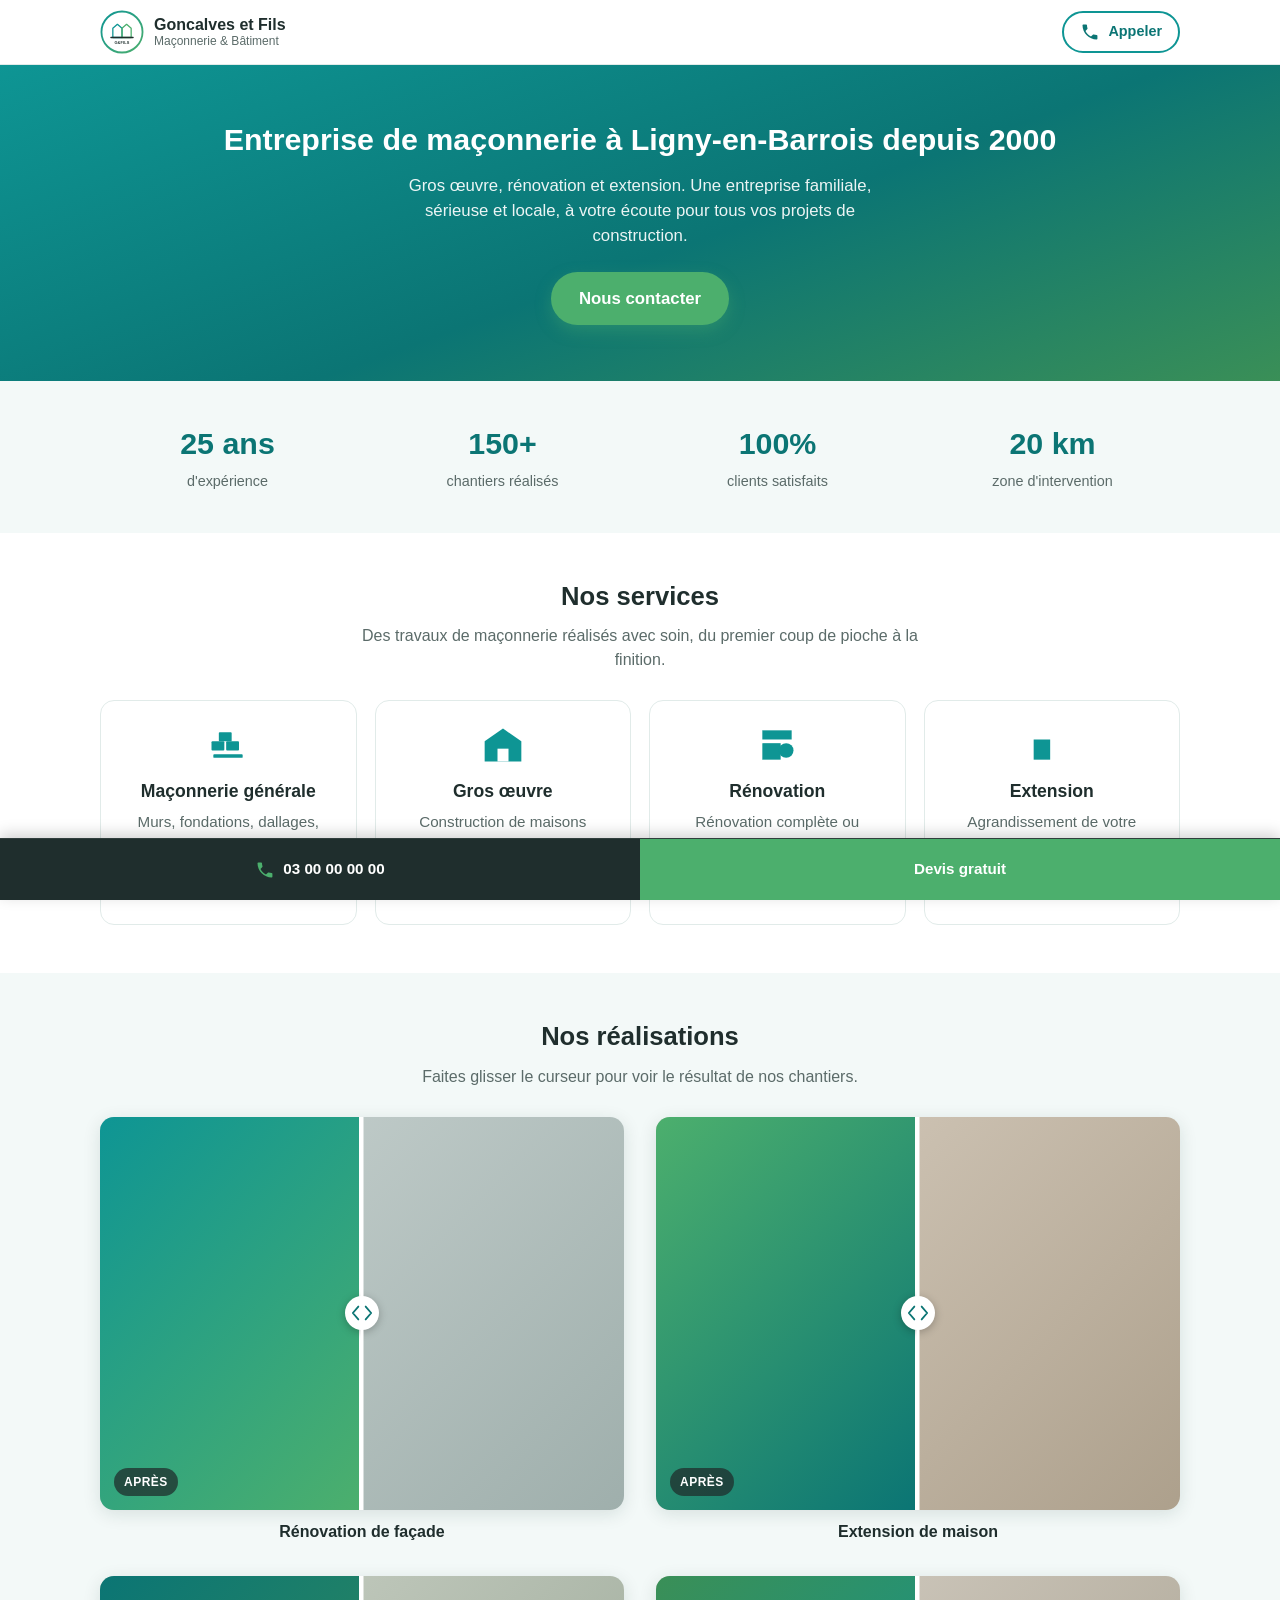
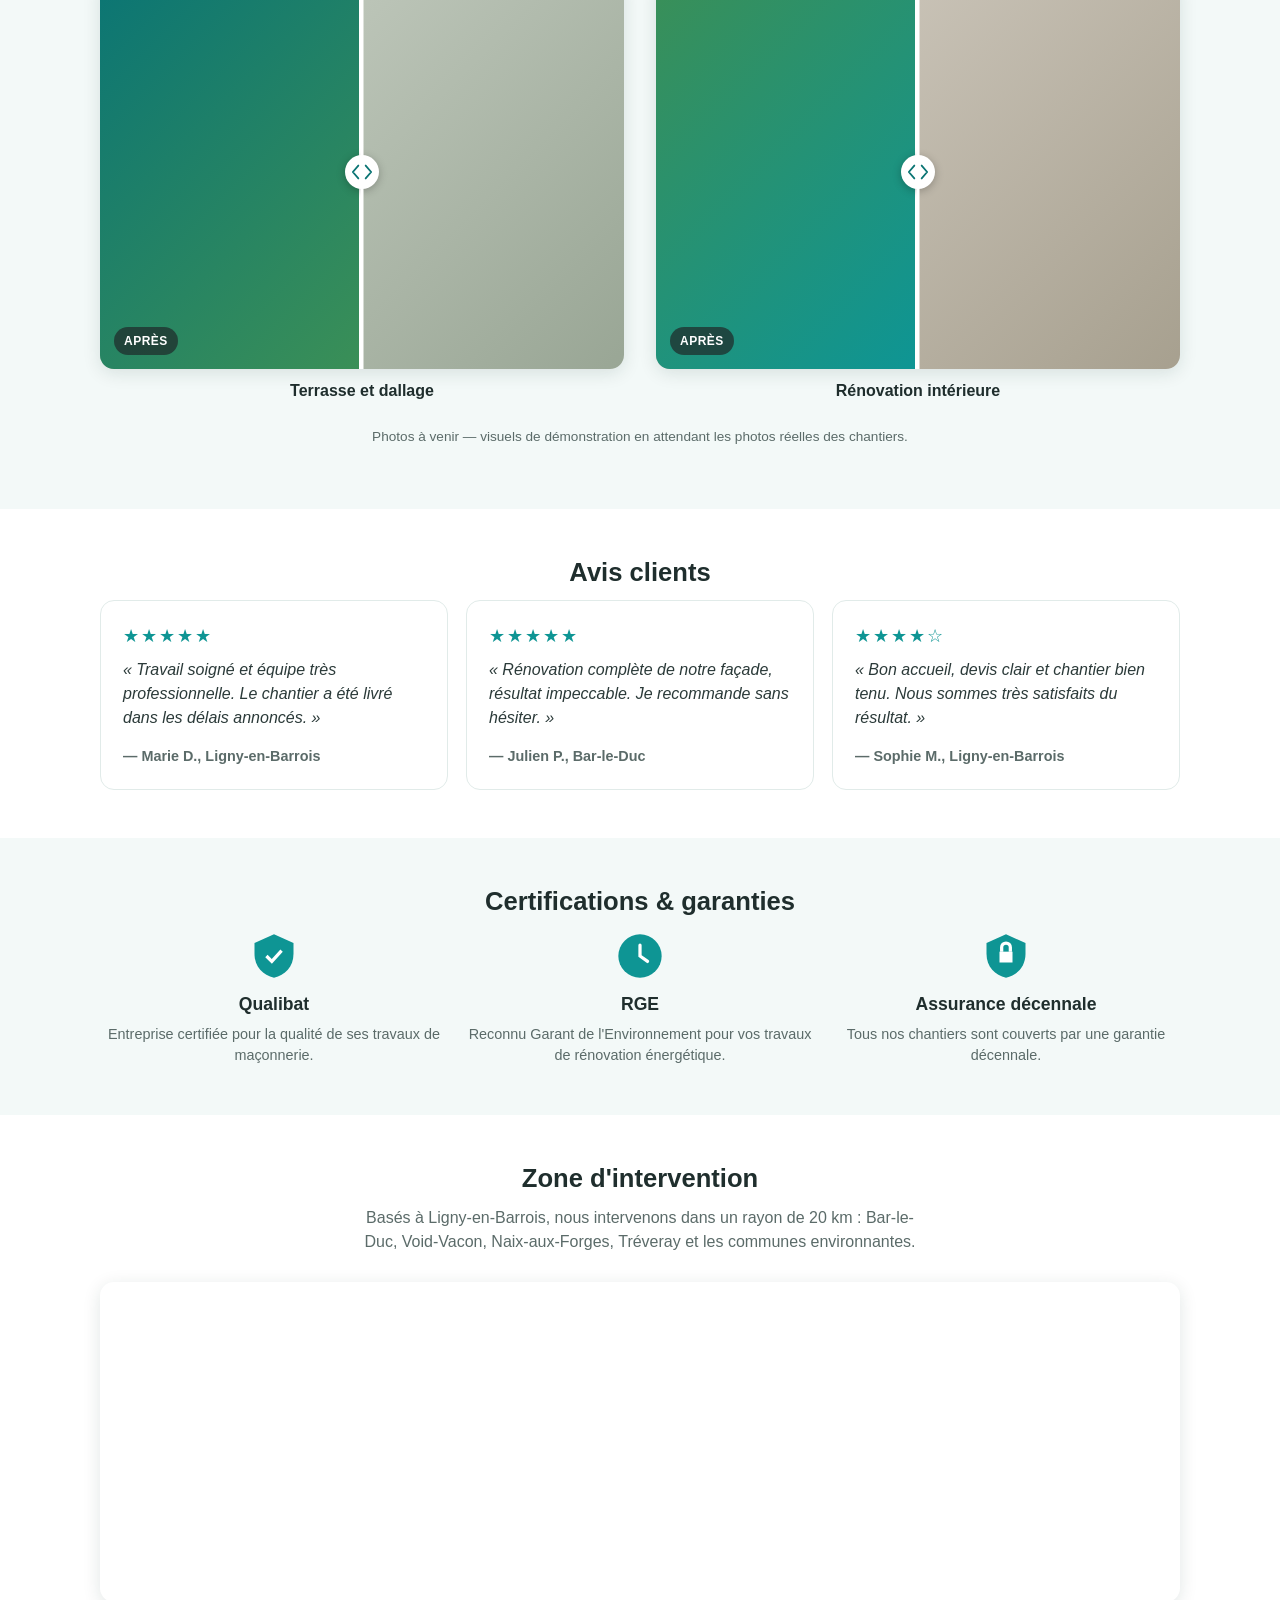
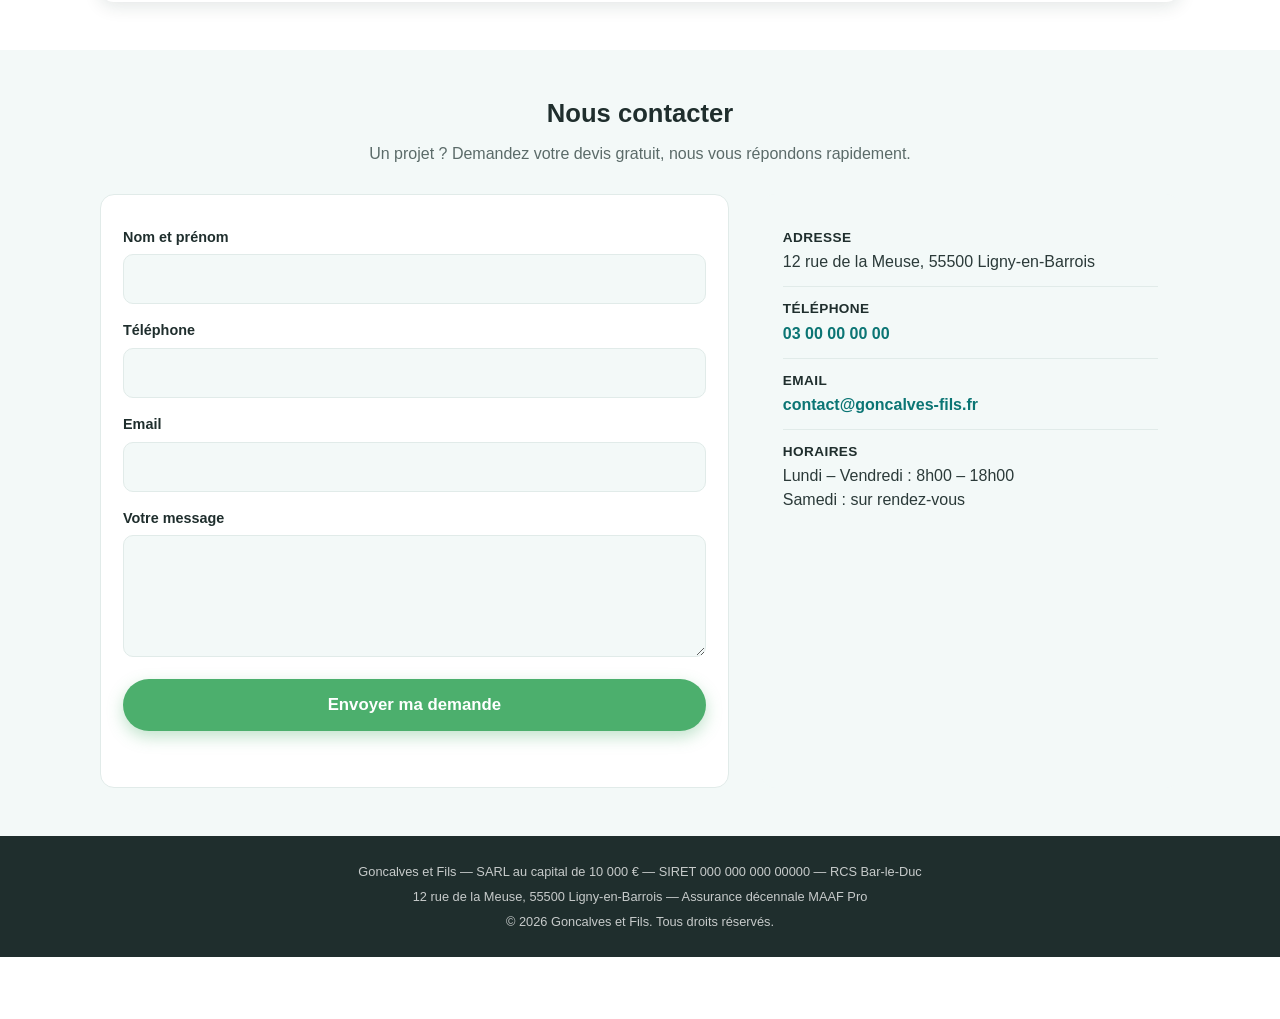
==== index.html @ 0abccb57 "Ajoute le site vitrine one-page Goncalves et Fils Site mobile-first en HTML/CSS/JS vanilla : hero, c" ====
<!DOCTYPE html>
<html lang="fr">
<head>
<meta charset="UTF-8">
<meta name="viewport" content="width=device-width, initial-scale=1, viewport-fit=cover">
<title>Maçon Ligny-en-Barrois — Goncalves et Fils</title>
<meta name="description" content="Goncalves et Fils, entreprise de maçonnerie et bâtiment à Ligny-en-Barrois (55500, Meuse) depuis 2000. Gros œuvre, rénovation, extension. Devis gratuit, intervention dans un rayon de 20km.">
<meta name="theme-color" content="#0E9594">
<link rel="icon" type="image/svg+xml" href="assets/favicon.svg">
<link rel="stylesheet" href="css/style.css">
</head>
<body>

<a class="skip-link" href="#contact">Aller au contact</a>

<!-- HEADER -->
<header class="site-header">
  <div class="container header-inner">
    <div class="brand">
      <img src="assets/logo.svg" alt="Logo Goncalves et Fils" class="logo" width="48" height="48">
      <div class="brand-text">
        <span class="brand-name">Goncalves et Fils</span>
        <span class="brand-tagline">Maçonnerie &amp; Bâtiment</span>
      </div>
    </div>
    <a href="tel:+33300000000" class="btn btn-ghost header-call" aria-label="Appeler Goncalves et Fils">
      <svg viewBox="0 0 24 24" class="icon" aria-hidden="true"><path d="M6.6 10.8c1.4 2.8 3.8 5.2 6.6 6.6l2.2-2.2c.3-.3.7-.4 1-.2 1.1.4 2.3.6 3.5.6.6 0 1 .4 1 1V20c0 .6-.4 1-1 1C10.9 21 3 13.1 3 3.9c0-.6.4-1 1-1h3.4c.6 0 1 .4 1 1 0 1.2.2 2.4.6 3.5.1.4 0 .8-.2 1L6.6 10.8Z"/></svg>
      <span>Appeler</span>
    </a>
  </div>
</header>

<main>

  <!-- HERO -->
  <section class="hero">
    <div class="container">
      <h1>Entreprise de maçonnerie à Ligny-en-Barrois depuis 2000</h1>
      <p class="hero-sub">Gros œuvre, rénovation et extension. Une entreprise familiale, sérieuse et locale, à votre écoute pour tous vos projets de construction.</p>
      <a href="#contact" class="btn btn-primary btn-lg">Nous contacter</a>
    </div>
  </section>

  <!-- CHIFFRES CLES -->
  <section class="stats">
    <div class="container">
      <ul class="stats-grid">
        <li class="stat-item">
          <span class="stat-number">25 ans</span>
          <span class="stat-label">d'expérience</span>
        </li>
        <li class="stat-item">
          <span class="stat-number">150+</span>
          <span class="stat-label">chantiers réalisés</span>
        </li>
        <li class="stat-item">
          <span class="stat-number">100%</span>
          <span class="stat-label">clients satisfaits</span>
        </li>
        <li class="stat-item">
          <span class="stat-number">20 km</span>
          <span class="stat-label">zone d'intervention</span>
        </li>
      </ul>
    </div>
  </section>

  <!-- SERVICES -->
  <section class="services" id="services">
    <div class="container">
      <h2>Nos services</h2>
      <p class="section-sub">Des travaux de maçonnerie réalisés avec soin, du premier coup de pioche à la finition.</p>
      <div class="services-grid">

        <div class="service-card">
          <svg class="service-icon" viewBox="0 0 48 48" aria-hidden="true"><rect x="6" y="20" width="14" height="10" rx="1"/><rect x="22" y="20" width="14" height="10" rx="1"/><rect x="14" y="10" width="14" height="10" rx="1"/><rect x="8" y="34" width="32" height="4" rx="1"/></svg>
          <h3>Maçonnerie générale</h3>
          <p>Murs, fondations, dallages, enduits : tous vos travaux de maçonnerie traditionnelle.</p>
        </div>

        <div class="service-card">
          <svg class="service-icon" viewBox="0 0 48 48" aria-hidden="true"><path d="M24 6 44 20v22H4V20Z"/><rect x="18" y="28" width="12" height="14" fill="#fff"/></svg>
          <h3>Gros œuvre</h3>
          <p>Construction de maisons neuves, fondations, élévation des murs, charpente et couverture.</p>
        </div>

        <div class="service-card">
          <svg class="service-icon" viewBox="0 0 48 48" aria-hidden="true"><path d="M8 8h32v10H8z"/><path d="M8 22h20v18H8z"/><circle cx="34" cy="30" r="8"/></svg>
          <h3>Rénovation</h3>
          <p>Rénovation complète ou partielle de votre habitation, ancien comme récent.</p>
        </div>

        <div class="service-card">
          <svg class="service-icon" viewBox="0 0 48 48" aria-hidden="true"><rect x="4" y="18" width="18" height="22"/><rect x="24" y="8" width="20" height="32" fill="#fff" stroke-width="3"/></svg>
          <h3>Extension</h3>
          <p>Agrandissement de votre maison : véranda, surélévation, garage ou pièce supplémentaire.</p>
        </div>

      </div>
    </div>
  </section>

  <!-- REALISATIONS AVANT/APRES -->
  <section class="projects" id="realisations">
    <div class="container">
      <h2>Nos réalisations</h2>
      <p class="section-sub">Faites glisser le curseur pour voir le résultat de nos chantiers.</p>

      <div class="projects-grid">

        <figure class="ba-slider" data-ba>
          <div class="ba-frame">
            <div class="ba-img ba-before">
              <span class="ba-tag">Avant</span>
            </div>
            <div class="ba-img ba-after">
              <span class="ba-tag ba-tag-after">Après</span>
            </div>
            <input type="range" min="0" max="100" value="50" class="ba-range" aria-label="Faites glisser pour comparer avant et après - Rénovation de façade">
            <div class="ba-handle" aria-hidden="true">
              <svg viewBox="0 0 24 24" class="ba-handle-icon"><path d="M8 5l-6 7 6 7M16 5l6 7-6 7"/></svg>
            </div>
          </div>
          <figcaption>Rénovation de façade</figcaption>
        </figure>

        <figure class="ba-slider" data-ba>
          <div class="ba-frame">
            <div class="ba-img ba-before ba-theme-2">
              <span class="ba-tag">Avant</span>
            </div>
            <div class="ba-img ba-after ba-theme-2">
              <span class="ba-tag ba-tag-after">Après</span>
            </div>
            <input type="range" min="0" max="100" value="50" class="ba-range" aria-label="Faites glisser pour comparer avant et après - Extension de maison">
            <div class="ba-handle" aria-hidden="true">
              <svg viewBox="0 0 24 24" class="ba-handle-icon"><path d="M8 5l-6 7 6 7M16 5l6 7-6 7"/></svg>
            </div>
          </div>
          <figcaption>Extension de maison</figcaption>
        </figure>

        <figure class="ba-slider" data-ba>
          <div class="ba-frame">
            <div class="ba-img ba-before ba-theme-3">
              <span class="ba-tag">Avant</span>
            </div>
            <div class="ba-img ba-after ba-theme-3">
              <span class="ba-tag ba-tag-after">Après</span>
            </div>
            <input type="range" min="0" max="100" value="50" class="ba-range" aria-label="Faites glisser pour comparer avant et après - Terrasse et dallage">
            <div class="ba-handle" aria-hidden="true">
              <svg viewBox="0 0 24 24" class="ba-handle-icon"><path d="M8 5l-6 7 6 7M16 5l6 7-6 7"/></svg>
            </div>
          </div>
          <figcaption>Terrasse et dallage</figcaption>
        </figure>

        <figure class="ba-slider" data-ba>
          <div class="ba-frame">
            <div class="ba-img ba-before ba-theme-4">
              <span class="ba-tag">Avant</span>
            </div>
            <div class="ba-img ba-after ba-theme-4">
              <span class="ba-tag ba-tag-after">Après</span>
            </div>
            <input type="range" min="0" max="100" value="50" class="ba-range" aria-label="Faites glisser pour comparer avant et après - Rénovation intérieure">
            <div class="ba-handle" aria-hidden="true">
              <svg viewBox="0 0 24 24" class="ba-handle-icon"><path d="M8 5l-6 7 6 7M16 5l6 7-6 7"/></svg>
            </div>
          </div>
          <figcaption>Rénovation intérieure</figcaption>
        </figure>

      </div>
      <p class="ba-note">Photos à venir — visuels de démonstration en attendant les photos réelles des chantiers.</p>
    </div>
  </section>

  <!-- AVIS CLIENTS -->
  <section class="reviews" id="avis">
    <div class="container">
      <h2>Avis clients</h2>
      <div class="reviews-grid">

        <blockquote class="review-card">
          <div class="stars" aria-label="5 étoiles sur 5">★★★★★</div>
          <p>« Travail soigné et équipe très professionnelle. Le chantier a été livré dans les délais annoncés. »</p>
          <cite>— Marie D., Ligny-en-Barrois</cite>
        </blockquote>

        <blockquote class="review-card">
          <div class="stars" aria-label="5 étoiles sur 5">★★★★★</div>
          <p>« Rénovation complète de notre façade, résultat impeccable. Je recommande sans hésiter. »</p>
          <cite>— Julien P., Bar-le-Duc</cite>
        </blockquote>

        <blockquote class="review-card">
          <div class="stars" aria-label="4 étoiles sur 5">★★★★☆</div>
          <p>« Bon accueil, devis clair et chantier bien tenu. Nous sommes très satisfaits du résultat. »</p>
          <cite>— Sophie M., Ligny-en-Barrois</cite>
        </blockquote>

      </div>
    </div>
  </section>

  <!-- CERTIFICATIONS -->
  <section class="certifications">
    <div class="container">
      <h2>Certifications &amp; garanties</h2>
      <div class="cert-grid">
        <div class="cert-item">
          <svg class="cert-icon" viewBox="0 0 48 48" aria-hidden="true"><path d="M24 4 42 12v10c0 12-8 20-18 22C14 42 6 34 6 22V12Z"/><path d="M17 24l5 5 9-10" fill="none" stroke="#fff" stroke-width="3"/></svg>
          <h3>Qualibat</h3>
          <p>Entreprise certifiée pour la qualité de ses travaux de maçonnerie.</p>
        </div>
        <div class="cert-item">
          <svg class="cert-icon" viewBox="0 0 48 48" aria-hidden="true"><circle cx="24" cy="24" r="20"/><path d="M24 14v10l7 5" fill="none" stroke="#fff" stroke-width="3" stroke-linecap="round"/></svg>
          <h3>RGE</h3>
          <p>Reconnu Garant de l'Environnement pour vos travaux de rénovation énergétique.</p>
        </div>
        <div class="cert-item">
          <svg class="cert-icon" viewBox="0 0 48 48" aria-hidden="true"><path d="M24 4 42 12v10c0 12-8 20-18 22C14 42 6 34 6 22V12Z"/><rect x="18" y="20" width="12" height="10" fill="#fff"/><path d="M20 20v-4a4 4 0 0 1 8 0v4" fill="none" stroke="#fff" stroke-width="3"/></svg>
          <h3>Assurance décennale</h3>
          <p>Tous nos chantiers sont couverts par une garantie décennale.</p>
        </div>
      </div>
    </div>
  </section>

  <!-- ZONE D'INTERVENTION -->
  <section class="zone">
    <div class="container">
      <h2>Zone d'intervention</h2>
      <p class="section-sub">Basés à Ligny-en-Barrois, nous intervenons dans un rayon de 20 km : Bar-le-Duc, Void-Vacon, Naix-aux-Forges, Tréveray et les communes environnantes.</p>
      <div class="map-wrap">
        <iframe
          title="Carte Goncalves et Fils - Ligny-en-Barrois"
          src="https://www.google.com/maps?q=Ligny-en-Barrois,55500&z=11&output=embed"
          loading="lazy"
          referrerpolicy="no-referrer-when-downgrade"
          allowfullscreen>
        </iframe>
      </div>
    </div>
  </section>

  <!-- CONTACT -->
  <section class="contact" id="contact">
    <div class="container">
      <h2>Nous contacter</h2>
      <p class="section-sub">Un projet ? Demandez votre devis gratuit, nous vous répondons rapidement.</p>

      <div class="contact-grid">

        <form class="contact-form" id="contact-form" novalidate>
          <label for="name">Nom et prénom</label>
          <input type="text" id="name" name="name" autocomplete="name" required>

          <label for="phone">Téléphone</label>
          <input type="tel" id="phone" name="phone" autocomplete="tel" required>

          <label for="email">Email</label>
          <input type="email" id="email" name="email" autocomplete="email" required>

          <label for="message">Votre message</label>
          <textarea id="message" name="message" rows="4" required></textarea>

          <button type="submit" class="btn btn-primary btn-lg btn-block">Envoyer ma demande</button>
          <p class="form-note" id="form-note" role="status" aria-live="polite"></p>
        </form>

        <div class="contact-info">
          <ul>
            <li>
              <strong>Adresse</strong>
              <span>12 rue de la Meuse, 55500 Ligny-en-Barrois</span>
            </li>
            <li>
              <strong>Téléphone</strong>
              <a href="tel:+33300000000">03 00 00 00 00</a>
            </li>
            <li>
              <strong>Email</strong>
              <a href="mailto:contact@goncalves-fils.fr">contact@goncalves-fils.fr</a>
            </li>
            <li>
              <strong>Horaires</strong>
              <span>Lundi – Vendredi : 8h00 – 18h00<br>Samedi : sur rendez-vous</span>
            </li>
          </ul>
        </div>

      </div>
    </div>
  </section>

</main>

<!-- FOOTER -->
<footer class="site-footer">
  <div class="container">
    <p>Goncalves et Fils — SARL au capital de 10 000 € — SIRET 000 000 000 00000 — RCS Bar-le-Duc</p>
    <p>12 rue de la Meuse, 55500 Ligny-en-Barrois — Assurance décennale MAAF Pro</p>
    <p>&copy; <span id="year"></span> Goncalves et Fils. Tous droits réservés.</p>
  </div>
</footer>

<!-- BARRE DE CONTACT FIXE -->
<div class="fixed-bar" role="complementary" aria-label="Contact rapide">
  <a href="tel:+33300000000" class="fixed-bar-call">
    <svg viewBox="0 0 24 24" class="icon" aria-hidden="true"><path d="M6.6 10.8c1.4 2.8 3.8 5.2 6.6 6.6l2.2-2.2c.3-.3.7-.4 1-.2 1.1.4 2.3.6 3.5.6.6 0 1 .4 1 1V20c0 .6-.4 1-1 1C10.9 21 3 13.1 3 3.9c0-.6.4-1 1-1h3.4c.6 0 1 .4 1 1 0 1.2.2 2.4.6 3.5.1.4 0 .8-.2 1L6.6 10.8Z"/></svg>
    <span>03 00 00 00 00</span>
  </a>
  <a href="#contact" class="fixed-bar-quote">Devis gratuit</a>
</div>

<!-- RETOUR EN HAUT -->
<button type="button" id="back-to-top" class="back-to-top" aria-label="Retour en haut de la page">
  <svg viewBox="0 0 24 24" aria-hidden="true"><path d="M12 5l-7 7h4v7h6v-7h4z"/></svg>
</button>

<script src="js/main.js"></script>
</body>
</html>
---- css/style.css ----
/* =========================================================
   Goncalves et Fils — style.css
   Mobile-first. Palette : turquoise + vert (issus du logo).
   ========================================================= */

:root {
  --turquoise: #0E9594;
  --turquoise-dark: #0B7574;
  --green: #4CAF6D;
  --green-dark: #3A8F57;
  --dark: #1F2E2D;
  --text: #2B3A39;
  --muted: #5B6B69;
  --bg: #FFFFFF;
  --bg-alt: #F3F9F8;
  --border: #E1EBE9;
  --radius: 14px;
  --fixed-bar-height: 62px;
  --container-width: 1120px;
  --font: -apple-system, BlinkMacSystemFont, "Segoe UI", Roboto, Helvetica, Arial, sans-serif;
}

* { box-sizing: border-box; }

html {
  scroll-behavior: smooth;
  -webkit-text-size-adjust: 100%;
}

body {
  margin: 0;
  font-family: var(--font);
  color: var(--text);
  background: var(--bg);
  line-height: 1.5;
  font-size: 16px;
  /* laisse toujours de la place pour la barre de contact fixe */
  padding-bottom: calc(var(--fixed-bar-height) + env(safe-area-inset-bottom));
}

img, svg { max-width: 100%; display: block; }

a { color: inherit; }

h1, h2, h3 { line-height: 1.2; margin: 0 0 0.5em; color: var(--dark); }
h1 { font-size: 1.9rem; }
h2 { font-size: 1.6rem; text-align: center; }
h3 { font-size: 1.1rem; }
p { margin: 0 0 1em; }

.container {
  max-width: var(--container-width);
  margin: 0 auto;
  padding: 0 20px;
}

.skip-link {
  position: absolute;
  left: -999px;
  top: 0;
  background: var(--dark);
  color: #fff;
  padding: 10px 16px;
  z-index: 999;
}
.skip-link:focus { left: 10px; top: 10px; }

section { padding: 48px 0; }
section:nth-of-type(even) { background: var(--bg-alt); }

.section-sub {
  text-align: center;
  color: var(--muted);
  max-width: 560px;
  margin: 0 auto 28px;
}

/* -----------------------------
   Boutons
------------------------------ */
.btn {
  display: inline-flex;
  align-items: center;
  justify-content: center;
  gap: 8px;
  min-height: 48px;
  padding: 12px 22px;
  border-radius: 999px;
  border: none;
  font-size: 1rem;
  font-weight: 600;
  text-decoration: none;
  cursor: pointer;
  transition: transform 0.15s ease, box-shadow 0.15s ease, background 0.15s ease;
}
.btn:active { transform: scale(0.97); }

.btn-primary {
  background: var(--green);
  color: #fff;
  box-shadow: 0 6px 16px rgba(76, 175, 109, 0.35);
}
.btn-primary:hover { background: var(--green-dark); }

.btn-ghost {
  background: transparent;
  border: 2px solid var(--turquoise);
  color: var(--turquoise-dark);
  min-height: 40px;
  padding: 8px 16px;
  font-size: 0.9rem;
}

.btn-lg { min-height: 52px; padding: 14px 28px; font-size: 1.05rem; }
.btn-block { width: 100%; }

.icon { width: 20px; height: 20px; fill: currentColor; flex-shrink: 0; }

/* -----------------------------
   Header
------------------------------ */
.site-header {
  background: #fff;
  border-bottom: 1px solid var(--border);
  position: sticky;
  top: 0;
  z-index: 50;
}
.header-inner {
  display: flex;
  align-items: center;
  justify-content: space-between;
  gap: 12px;
  padding-top: 10px;
  padding-bottom: 10px;
}
.brand {
  display: flex;
  align-items: center;
  gap: 10px;
  min-width: 0;
}
.logo { width: 44px; height: 44px; flex-shrink: 0; }
.brand-text { display: flex; flex-direction: column; line-height: 1.2; min-width: 0; }
.brand-name {
  font-weight: 700;
  color: var(--dark);
  font-size: 1rem;
  white-space: nowrap;
}
.brand-tagline { font-size: 0.75rem; color: var(--muted); white-space: nowrap; }
.header-call span { display: none; }

@media (min-width: 480px) {
  .header-call span { display: inline; }
}

/* -----------------------------
   Hero
------------------------------ */
.hero {
  background: linear-gradient(160deg, var(--turquoise) 0%, var(--turquoise-dark) 55%, var(--green-dark) 100%);
  color: #fff;
  text-align: center;
  padding: 56px 0;
}
.hero h1 { color: #fff; }
.hero-sub {
  color: rgba(255,255,255,0.92);
  max-width: 520px;
  margin: 0 auto 24px;
  font-size: 1.05rem;
}

/* -----------------------------
   Chiffres clés
------------------------------ */
.stats { padding: 40px 0; }
.stats-grid {
  list-style: none;
  margin: 0;
  padding: 0;
  display: grid;
  grid-template-columns: repeat(2, 1fr);
  gap: 20px;
  text-align: center;
}
.stat-item { display: flex; flex-direction: column; gap: 4px; }
.stat-number {
  font-size: 1.9rem;
  font-weight: 800;
  color: var(--turquoise-dark);
}
.stat-label { color: var(--muted); font-size: 0.9rem; }

@media (min-width: 640px) {
  .stats-grid { grid-template-columns: repeat(4, 1fr); }
}

/* -----------------------------
   Services
------------------------------ */
.services-grid {
  display: grid;
  grid-template-columns: 1fr;
  gap: 18px;
}
.service-card {
  background: #fff;
  border: 1px solid var(--border);
  border-radius: var(--radius);
  padding: 22px;
  text-align: center;
}
.service-icon {
  width: 44px;
  height: 44px;
  margin: 0 auto 14px;
  fill: var(--turquoise);
}
.service-card p { color: var(--muted); margin-bottom: 0; font-size: 0.95rem; }

@media (min-width: 640px) {
  .services-grid { grid-template-columns: repeat(2, 1fr); }
}
@media (min-width: 960px) {
  .services-grid { grid-template-columns: repeat(4, 1fr); }
}

/* -----------------------------
   Réalisations avant / après
------------------------------ */
.projects-grid {
  display: grid;
  grid-template-columns: 1fr;
  gap: 32px;
}
@media (min-width: 640px) {
  .projects-grid { grid-template-columns: repeat(2, 1fr); }
}

.ba-slider { margin: 0; }
.ba-frame {
  position: relative;
  width: 100%;
  aspect-ratio: 4 / 3;
  border-radius: var(--radius);
  overflow: hidden;
  touch-action: pan-y;
  box-shadow: 0 4px 18px rgba(15, 46, 45, 0.12);
}
.ba-img {
  position: absolute;
  inset: 0;
  display: flex;
  align-items: flex-end;
  justify-content: flex-start;
  padding: 14px;
}
.ba-before {
  background: linear-gradient(135deg, #C9D3D1 0%, #9FAFAC 100%);
}
.ba-after {
  background: linear-gradient(135deg, var(--turquoise) 0%, var(--green) 100%);
  width: 50%;
  border-right: 3px solid #fff;
}
.ba-theme-2.ba-before { background: linear-gradient(135deg, #D7CDBF 0%, #ADA08C 100%); }
.ba-theme-2.ba-after { background: linear-gradient(135deg, var(--green) 0%, var(--turquoise-dark) 100%); }
.ba-theme-3.ba-before { background: linear-gradient(135deg, #CBD2C7 0%, #99A695 100%); }
.ba-theme-3.ba-after { background: linear-gradient(135deg, var(--turquoise-dark) 0%, var(--green-dark) 100%); }
.ba-theme-4.ba-before { background: linear-gradient(135deg, #D6D0C6 0%, #A7A08F 100%); }
.ba-theme-4.ba-after { background: linear-gradient(135deg, var(--green-dark) 0%, var(--turquoise) 100%); }

.ba-tag {
  background: rgba(31, 46, 45, 0.75);
  color: #fff;
  font-size: 0.75rem;
  font-weight: 700;
  letter-spacing: 0.04em;
  text-transform: uppercase;
  padding: 5px 10px;
  border-radius: 999px;
}

.ba-range {
  position: absolute;
  inset: 0;
  width: 100%;
  height: 100%;
  margin: 0;
  opacity: 0;
  cursor: ew-resize;
  -webkit-appearance: none;
  appearance: none;
}

.ba-handle {
  position: absolute;
  top: 0;
  bottom: 0;
  left: 50%;
  width: 44px;
  margin-left: -22px;
  display: flex;
  align-items: center;
  justify-content: center;
  pointer-events: none;
}
.ba-handle::before {
  content: "";
  position: absolute;
  top: 0;
  bottom: 0;
  left: 50%;
  width: 3px;
  background: #fff;
  transform: translateX(-50%);
}
.ba-handle-icon {
  width: 34px;
  height: 34px;
  background: #fff;
  border-radius: 50%;
  fill: none;
  stroke: var(--turquoise-dark);
  stroke-width: 2;
  stroke-linecap: round;
  stroke-linejoin: round;
  box-shadow: 0 2px 8px rgba(0,0,0,0.25);
  padding: 6px;
}

.ba-slider figcaption {
  text-align: center;
  margin-top: 10px;
  font-weight: 600;
  color: var(--dark);
}

.ba-note {
  text-align: center;
  color: var(--muted);
  font-size: 0.85rem;
  margin-top: 24px;
}

/* -----------------------------
   Avis clients
------------------------------ */
.reviews-grid {
  display: grid;
  grid-template-columns: 1fr;
  gap: 18px;
}
@media (min-width: 640px) {
  .reviews-grid { grid-template-columns: repeat(3, 1fr); }
}
.review-card {
  background: #fff;
  border: 1px solid var(--border);
  border-radius: var(--radius);
  padding: 22px;
  margin: 0;
}
.stars { color: var(--turquoise); font-size: 1.1rem; letter-spacing: 2px; margin-bottom: 8px; }
.review-card p { font-style: italic; color: var(--text); }
.review-card cite {
  display: block;
  font-style: normal;
  font-weight: 600;
  color: var(--muted);
  font-size: 0.9rem;
}

/* -----------------------------
   Certifications
------------------------------ */
.cert-grid {
  display: grid;
  grid-template-columns: 1fr;
  gap: 18px;
}
@media (min-width: 640px) {
  .cert-grid { grid-template-columns: repeat(3, 1fr); }
}
.cert-item { text-align: center; }
.cert-icon {
  width: 52px;
  height: 52px;
  margin: 0 auto 12px;
  fill: var(--turquoise);
}
.cert-item p { color: var(--muted); font-size: 0.9rem; margin-bottom: 0; }

/* -----------------------------
   Zone d'intervention
------------------------------ */
.map-wrap {
  border-radius: var(--radius);
  overflow: hidden;
  box-shadow: 0 4px 18px rgba(15, 46, 45, 0.12);
}
.map-wrap iframe {
  width: 100%;
  height: 320px;
  border: 0;
  display: block;
}

/* -----------------------------
   Contact
------------------------------ */
.contact-grid {
  display: grid;
  grid-template-columns: 1fr;
  gap: 32px;
}
@media (min-width: 800px) {
  .contact-grid { grid-template-columns: 3fr 2fr; }
}

.contact-form {
  display: flex;
  flex-direction: column;
  gap: 6px;
  background: #fff;
  border: 1px solid var(--border);
  border-radius: var(--radius);
  padding: 22px;
}
.contact-form label {
  font-weight: 600;
  font-size: 0.9rem;
  margin-top: 10px;
  color: var(--dark);
}
.contact-form input,
.contact-form textarea {
  font: inherit;
  padding: 12px 14px;
  border: 1px solid var(--border);
  border-radius: 10px;
  min-height: 48px;
  width: 100%;
  background: var(--bg-alt);
}
.contact-form textarea { min-height: 110px; resize: vertical; }
.contact-form input:focus,
.contact-form textarea:focus {
  outline: 2px solid var(--turquoise);
  outline-offset: 1px;
}
.contact-form button { margin-top: 16px; }
.form-note {
  min-height: 1.2em;
  font-size: 0.9rem;
  color: var(--green-dark);
  font-weight: 600;
  text-align: center;
  margin: 10px 0 0;
}

.contact-info {
  background: var(--bg-alt);
  border-radius: var(--radius);
  padding: 22px;
}
.contact-info ul { list-style: none; margin: 0; padding: 0; }
.contact-info li {
  display: flex;
  flex-direction: column;
  gap: 2px;
  padding: 12px 0;
  border-bottom: 1px solid var(--border);
}
.contact-info li:last-child { border-bottom: none; }
.contact-info strong { color: var(--dark); font-size: 0.85rem; text-transform: uppercase; letter-spacing: 0.03em; }
.contact-info a { color: var(--turquoise-dark); font-weight: 600; text-decoration: none; }
.contact-info a:hover { text-decoration: underline; }

/* -----------------------------
   Footer
------------------------------ */
.site-footer {
  background: var(--dark);
  color: rgba(255,255,255,0.75);
  padding: 26px 0;
  font-size: 0.8rem;
  text-align: center;
}
.site-footer p { margin: 0 0 6px; }
.site-footer p:last-child { margin-bottom: 0; }

/* -----------------------------
   Barre de contact fixe (priorité absolue)
------------------------------ */
.fixed-bar {
  position: fixed;
  left: 0;
  right: 0;
  bottom: 0;
  z-index: 100;
  height: var(--fixed-bar-height);
  display: flex;
  background: var(--dark);
  border-top: 1px solid rgba(255,255,255,0.08);
  padding-bottom: env(safe-area-inset-bottom);
  box-shadow: 0 -4px 14px rgba(0,0,0,0.18);
}
.fixed-bar-call,
.fixed-bar-quote {
  flex: 1;
  display: flex;
  align-items: center;
  justify-content: center;
  gap: 8px;
  text-decoration: none;
  font-weight: 700;
  font-size: 0.95rem;
}
.fixed-bar-call {
  color: #fff;
}
.fixed-bar-call .icon { fill: var(--green); }
.fixed-bar-quote {
  background: var(--green);
  color: #fff;
}

/* -----------------------------
   Retour en haut
------------------------------ */
.back-to-top {
  position: fixed;
  right: 14px;
  bottom: calc(var(--fixed-bar-height) + env(safe-area-inset-bottom) + 14px);
  width: 42px;
  height: 42px;
  border-radius: 50%;
  border: none;
  background: rgba(31, 46, 45, 0.85);
  color: #fff;
  display: flex;
  align-items: center;
  justify-content: center;
  cursor: pointer;
  opacity: 0;
  visibility: hidden;
  transform: translateY(10px);
  transition: opacity 0.2s ease, transform 0.2s ease, visibility 0.2s;
  z-index: 90;
}
.back-to-top.visible {
  opacity: 1;
  visibility: visible;
  transform: translateY(0);
}
.back-to-top svg { width: 20px; height: 20px; fill: #fff; }
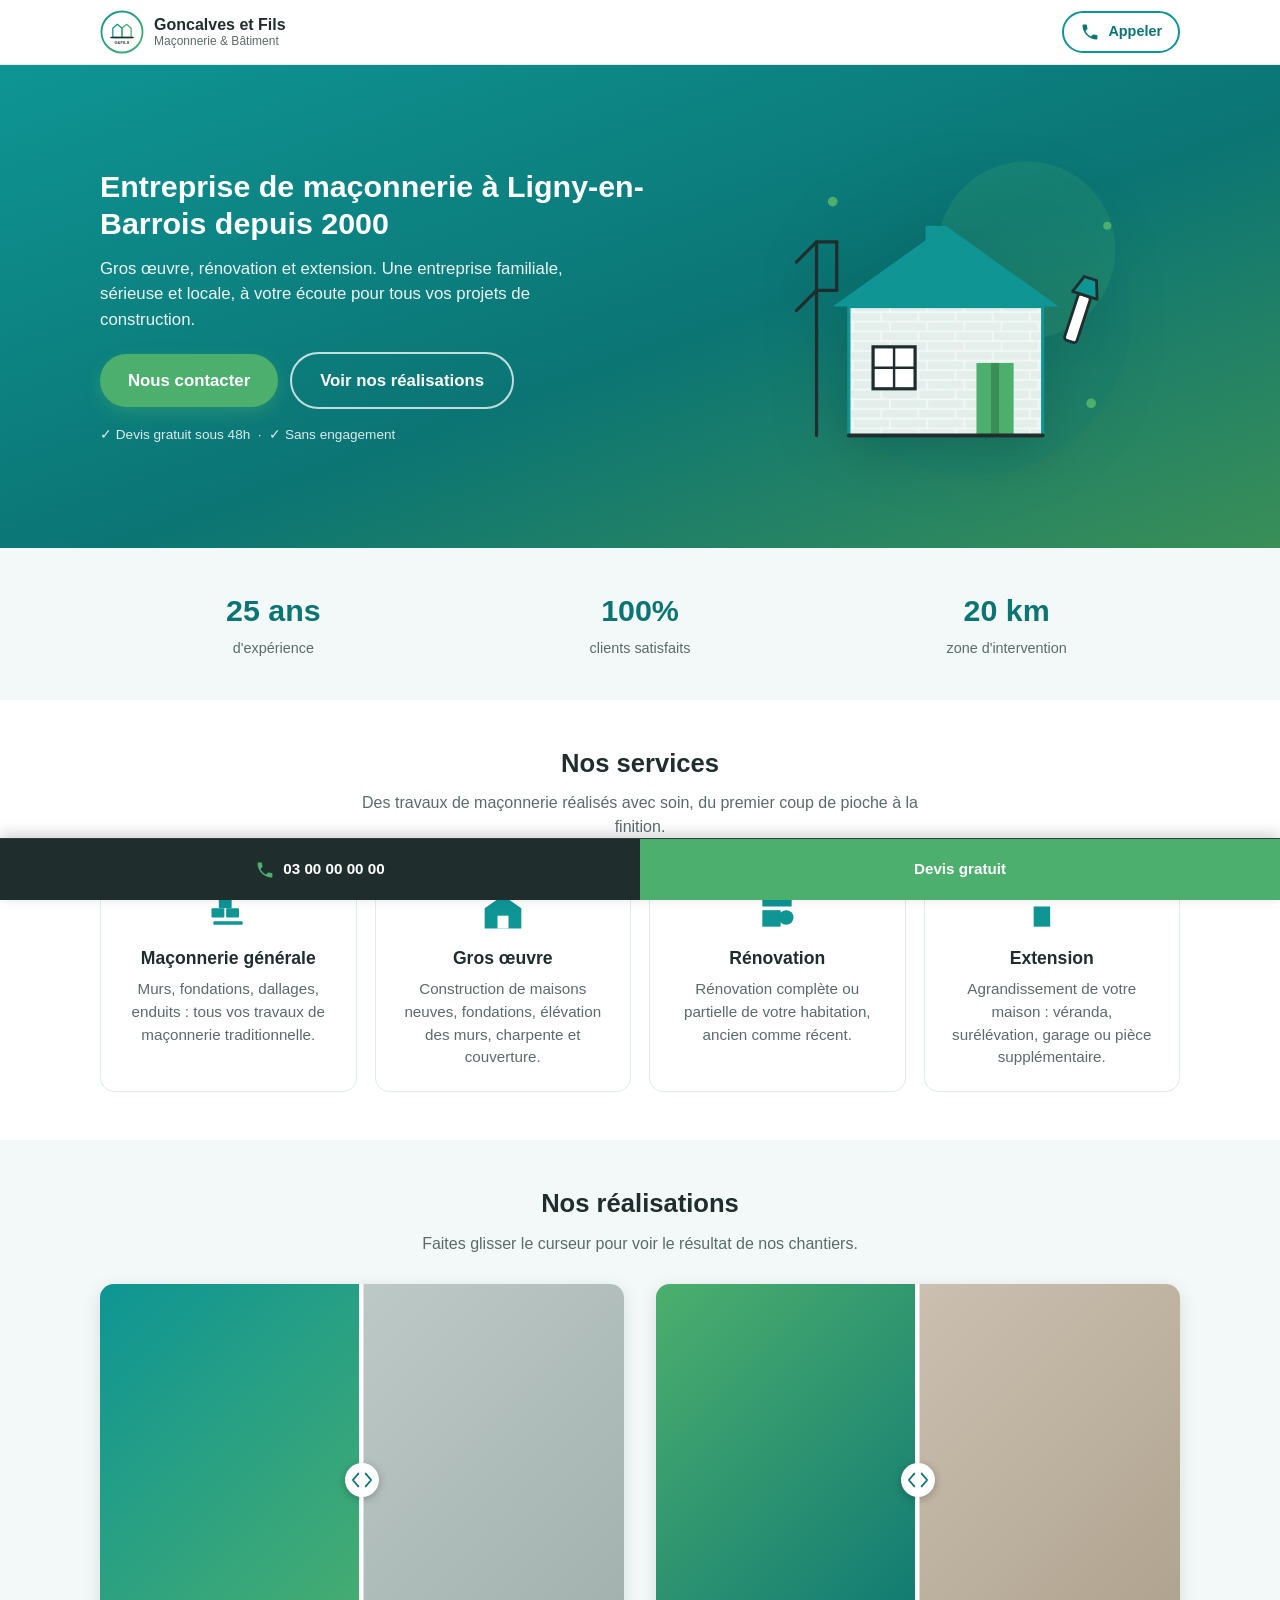
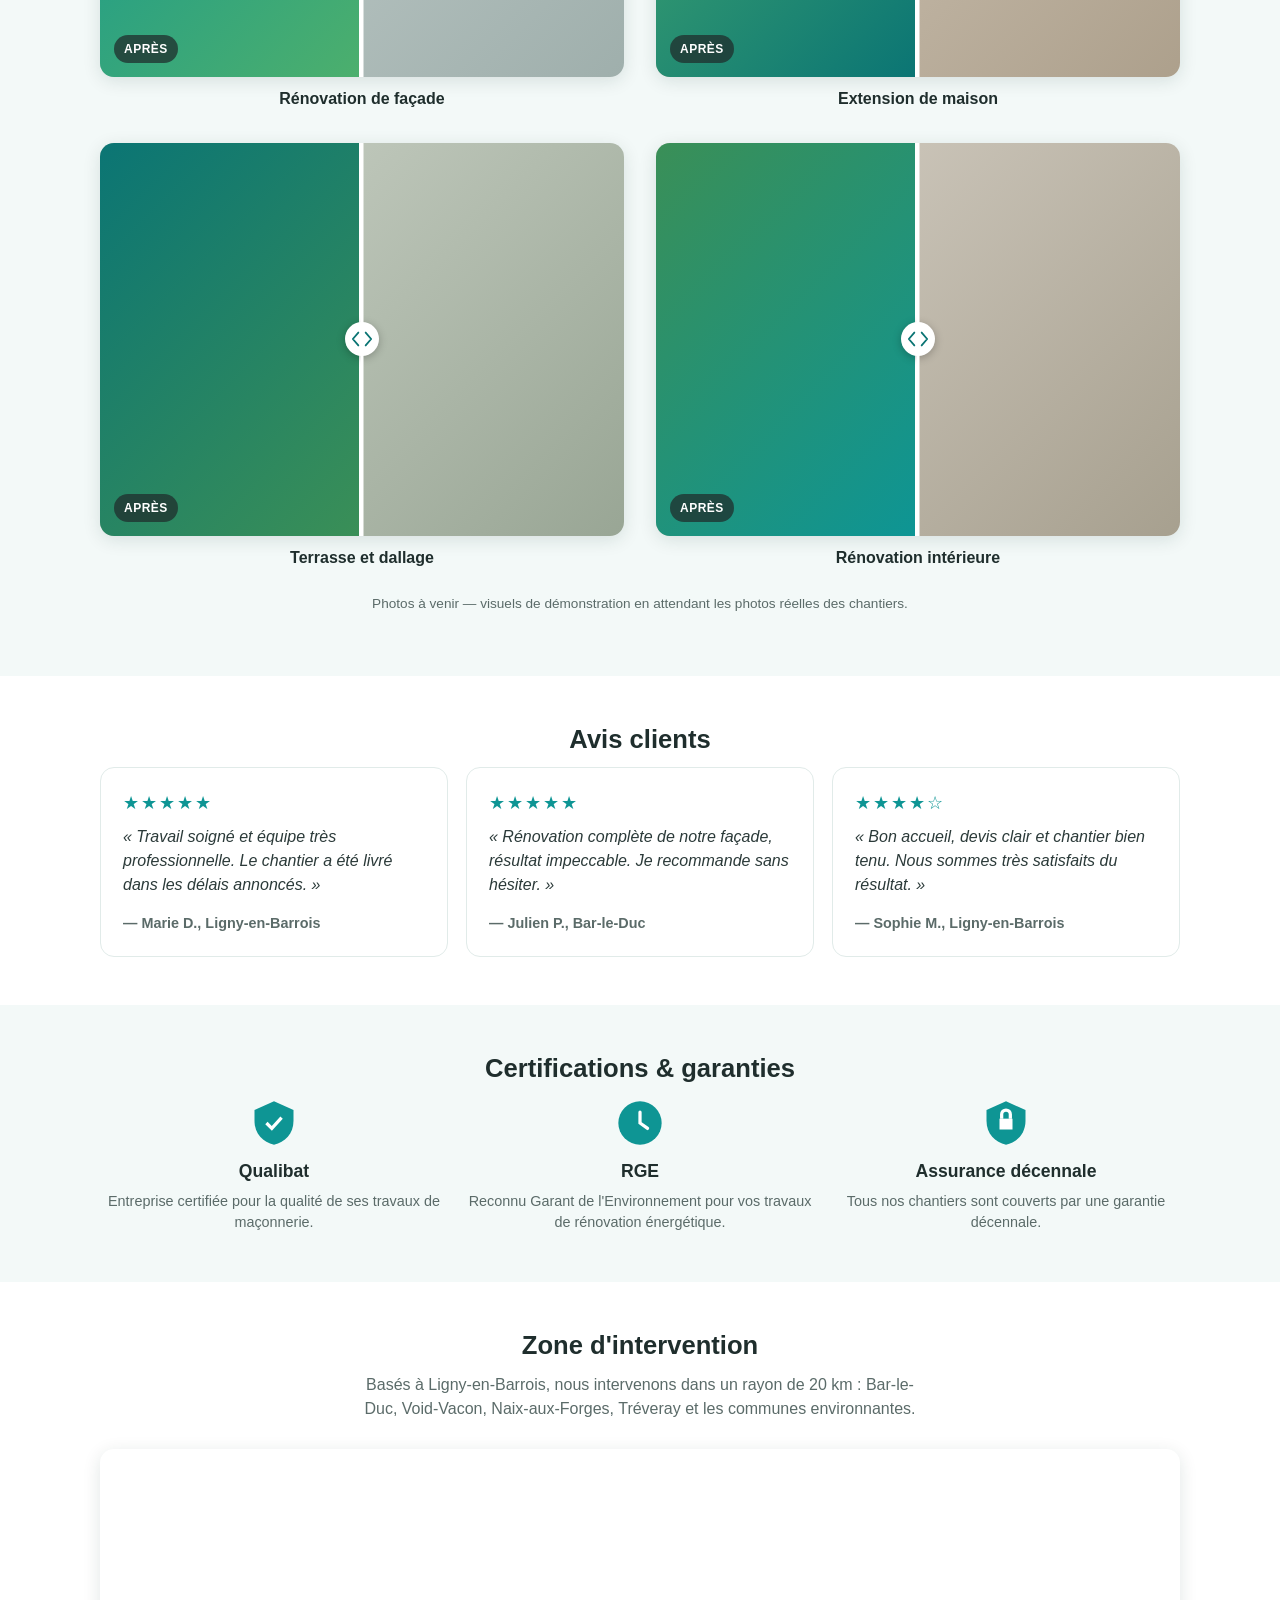
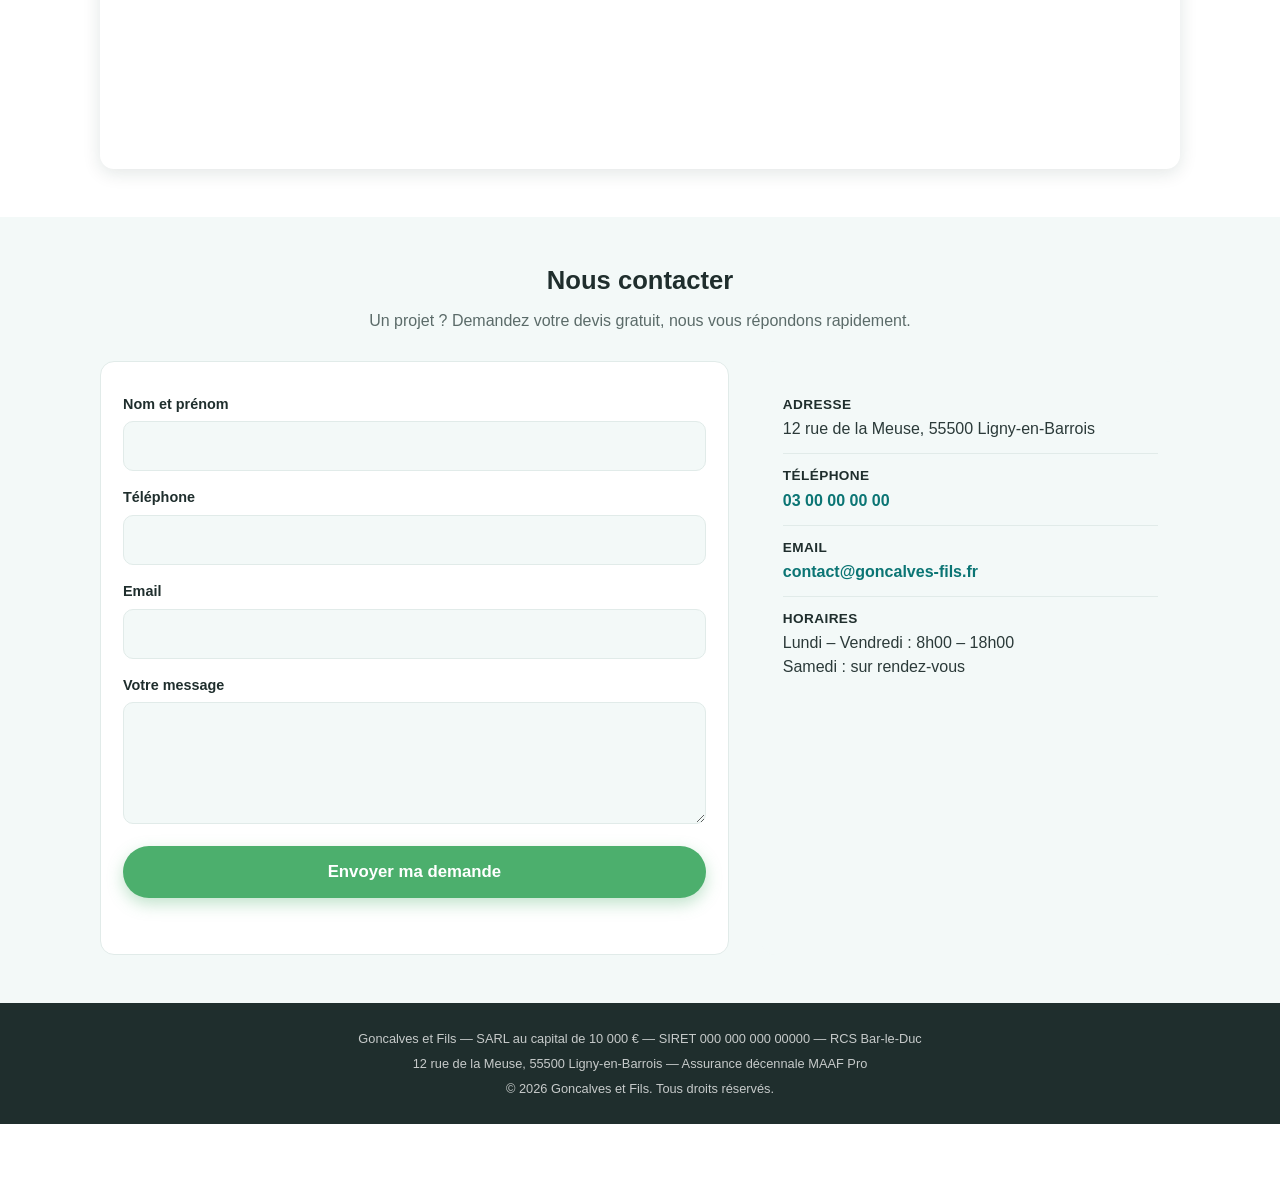
==== commit 1d1e53b1: "Retire le chiffre non vérifié et rend le hero plus visuel - Supprime "150+ chantiers réalisés" (donn" ====
--- a/index.html
+++ b/index.html
@@ -34,10 +34,19 @@
 
   <!-- HERO -->
   <section class="hero">
-    <div class="container">
-      <h1>Entreprise de maçonnerie à Ligny-en-Barrois depuis 2000</h1>
-      <p class="hero-sub">Gros œuvre, rénovation et extension. Une entreprise familiale, sérieuse et locale, à votre écoute pour tous vos projets de construction.</p>
-      <a href="#contact" class="btn btn-primary btn-lg">Nous contacter</a>
+    <div class="container hero-inner">
+      <div class="hero-text">
+        <h1>Entreprise de maçonnerie à Ligny-en-Barrois depuis 2000</h1>
+        <p class="hero-sub">Gros œuvre, rénovation et extension. Une entreprise familiale, sérieuse et locale, à votre écoute pour tous vos projets de construction.</p>
+        <div class="hero-actions">
+          <a href="#contact" class="btn btn-primary btn-lg">Nous contacter</a>
+          <a href="#realisations" class="btn btn-outline btn-lg">Voir nos réalisations</a>
+        </div>
+        <p class="hero-trust">✓ Devis gratuit sous 48h &nbsp;·&nbsp; ✓ Sans engagement</p>
+      </div>
+      <div class="hero-visual" aria-hidden="true">
+        <img src="assets/hero-illustration.svg" alt="" width="520" height="440" loading="eager">
+      </div>
     </div>
   </section>
 
@@ -48,10 +57,6 @@
         <li class="stat-item">
           <span class="stat-number">25 ans</span>
           <span class="stat-label">d'expérience</span>
-        </li>
-        <li class="stat-item">
-          <span class="stat-number">150+</span>
-          <span class="stat-label">chantiers réalisés</span>
         </li>
         <li class="stat-item">
           <span class="stat-number">100%</span>
--- a/css/style.css
+++ b/css/style.css
@@ -161,15 +161,64 @@
 .hero {
   background: linear-gradient(160deg, var(--turquoise) 0%, var(--turquoise-dark) 55%, var(--green-dark) 100%);
   color: #fff;
-  text-align: center;
-  padding: 56px 0;
+  padding: 44px 0 40px;
+  overflow: hidden;
+}
+.hero-inner {
+  display: flex;
+  flex-direction: column;
+  align-items: center;
+  text-align: center;
+  gap: 28px;
 }
 .hero h1 { color: #fff; }
 .hero-sub {
   color: rgba(255,255,255,0.92);
   max-width: 520px;
-  margin: 0 auto 24px;
+  margin: 0 auto 20px;
   font-size: 1.05rem;
+}
+.hero-actions {
+  display: flex;
+  flex-direction: column;
+  gap: 12px;
+  align-items: center;
+}
+.btn-outline {
+  background: transparent;
+  border: 2px solid rgba(255,255,255,0.75);
+  color: #fff;
+}
+.btn-outline:hover { background: rgba(255,255,255,0.12); }
+.hero-trust {
+  margin: 16px 0 0;
+  font-size: 0.85rem;
+  color: rgba(255,255,255,0.85);
+}
+.hero-visual {
+  width: 100%;
+  max-width: 340px;
+}
+.hero-visual img {
+  width: 100%;
+  height: auto;
+  filter: drop-shadow(0 12px 24px rgba(0,0,0,0.18));
+}
+
+@media (min-width: 800px) {
+  .hero { padding: 64px 0; }
+  .hero-inner {
+    flex-direction: row;
+    text-align: left;
+    align-items: center;
+    justify-content: space-between;
+    gap: 40px;
+  }
+  .hero-text { flex: 1 1 480px; }
+  .hero-sub { margin: 0 0 20px; }
+  .hero-actions { flex-direction: row; align-items: center; }
+  .hero-trust { text-align: left; }
+  .hero-visual { flex: 1 1 380px; max-width: 420px; }
 }
 
 /* -----------------------------
@@ -181,20 +230,22 @@
   margin: 0;
   padding: 0;
   display: grid;
-  grid-template-columns: repeat(2, 1fr);
-  gap: 20px;
+  grid-template-columns: repeat(3, 1fr);
+  gap: 12px;
   text-align: center;
 }
 .stat-item { display: flex; flex-direction: column; gap: 4px; }
 .stat-number {
-  font-size: 1.9rem;
+  font-size: 1.6rem;
   font-weight: 800;
   color: var(--turquoise-dark);
 }
-.stat-label { color: var(--muted); font-size: 0.9rem; }
-
-@media (min-width: 640px) {
-  .stats-grid { grid-template-columns: repeat(4, 1fr); }
+.stat-label { color: var(--muted); font-size: 0.85rem; }
+
+@media (min-width: 480px) {
+  .stat-number { font-size: 1.9rem; }
+  .stat-label { font-size: 0.9rem; }
+  .stats-grid { gap: 20px; }
 }
 
 /* -----------------------------
@@ -529,6 +580,22 @@
 }
 
 /* -----------------------------
+   Animation d'apparition au scroll
+------------------------------ */
+.reveal {
+  opacity: 0;
+  transform: translateY(16px);
+  transition: opacity 0.5s ease, transform 0.5s ease;
+}
+.reveal.visible {
+  opacity: 1;
+  transform: translateY(0);
+}
+@media (prefers-reduced-motion: reduce) {
+  .reveal { opacity: 1; transform: none; transition: none; }
+}
+
+/* -----------------------------
    Retour en haut
 ------------------------------ */
 .back-to-top {
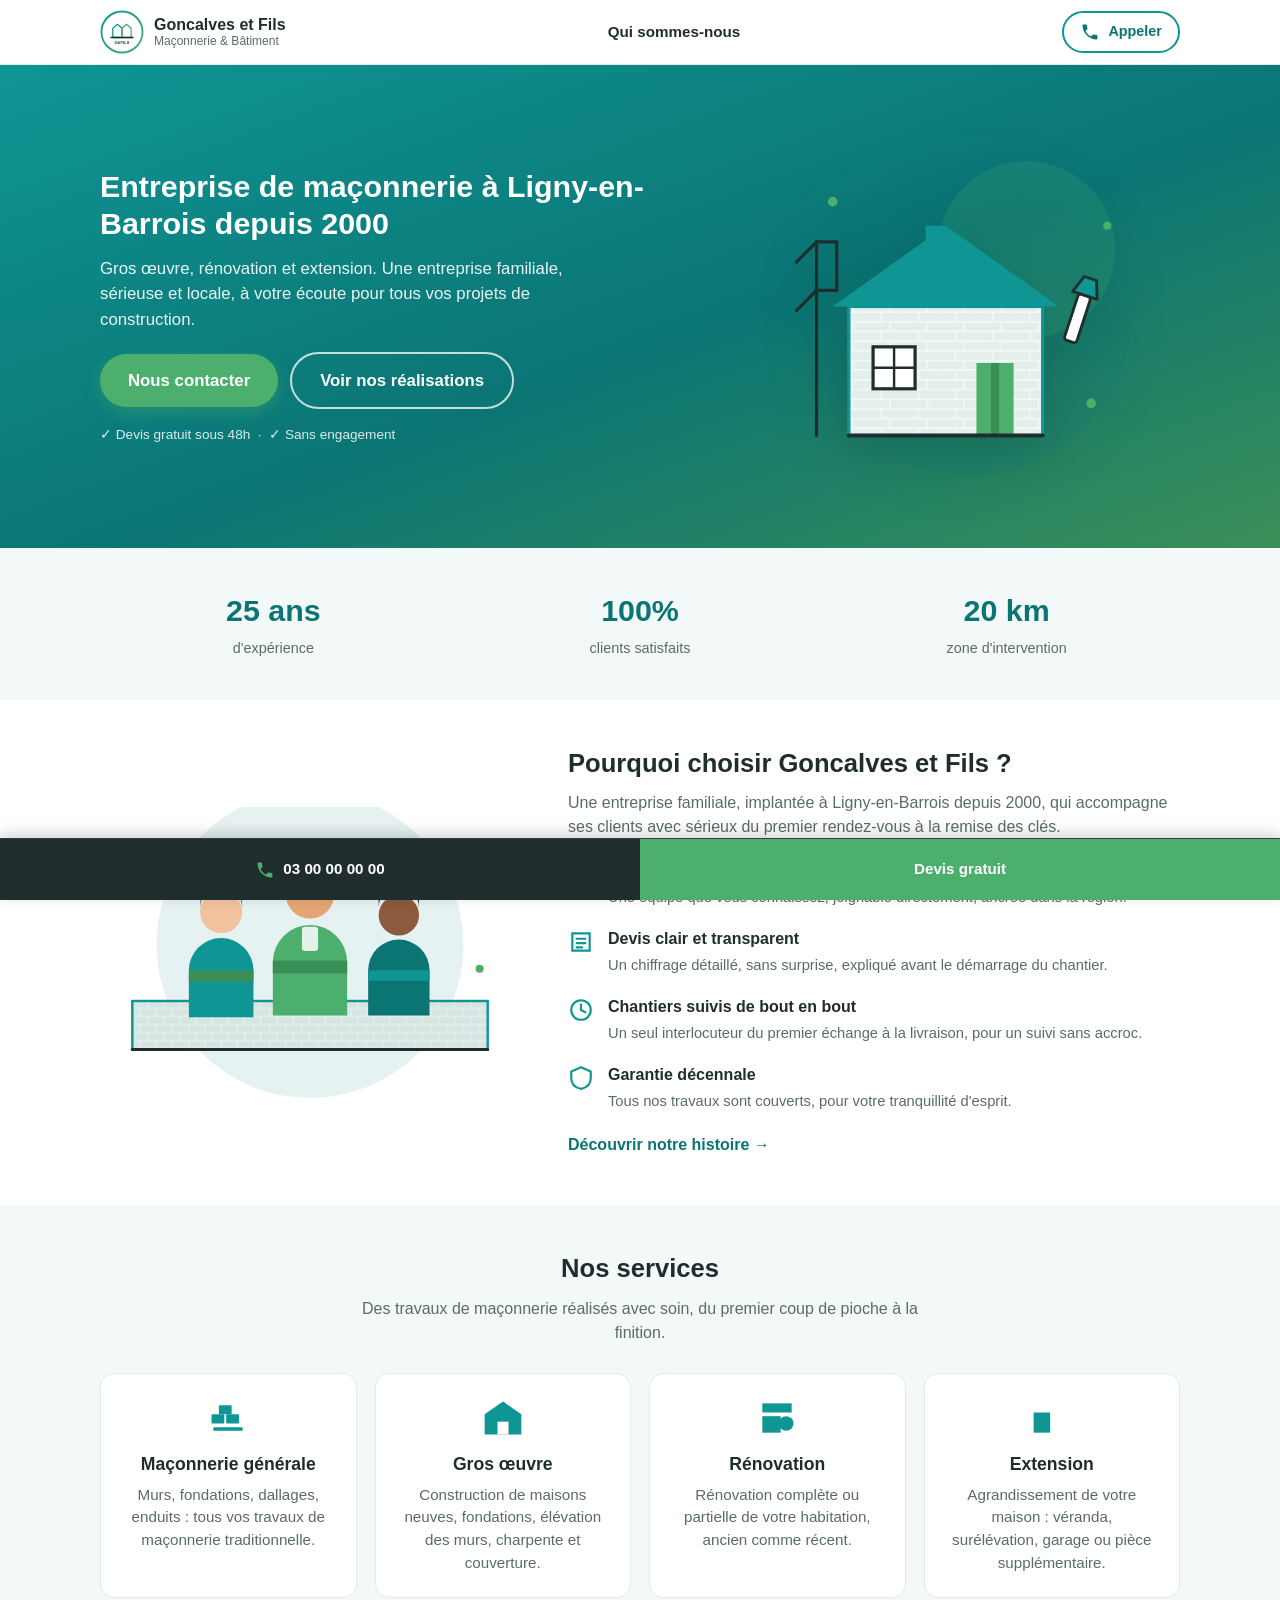
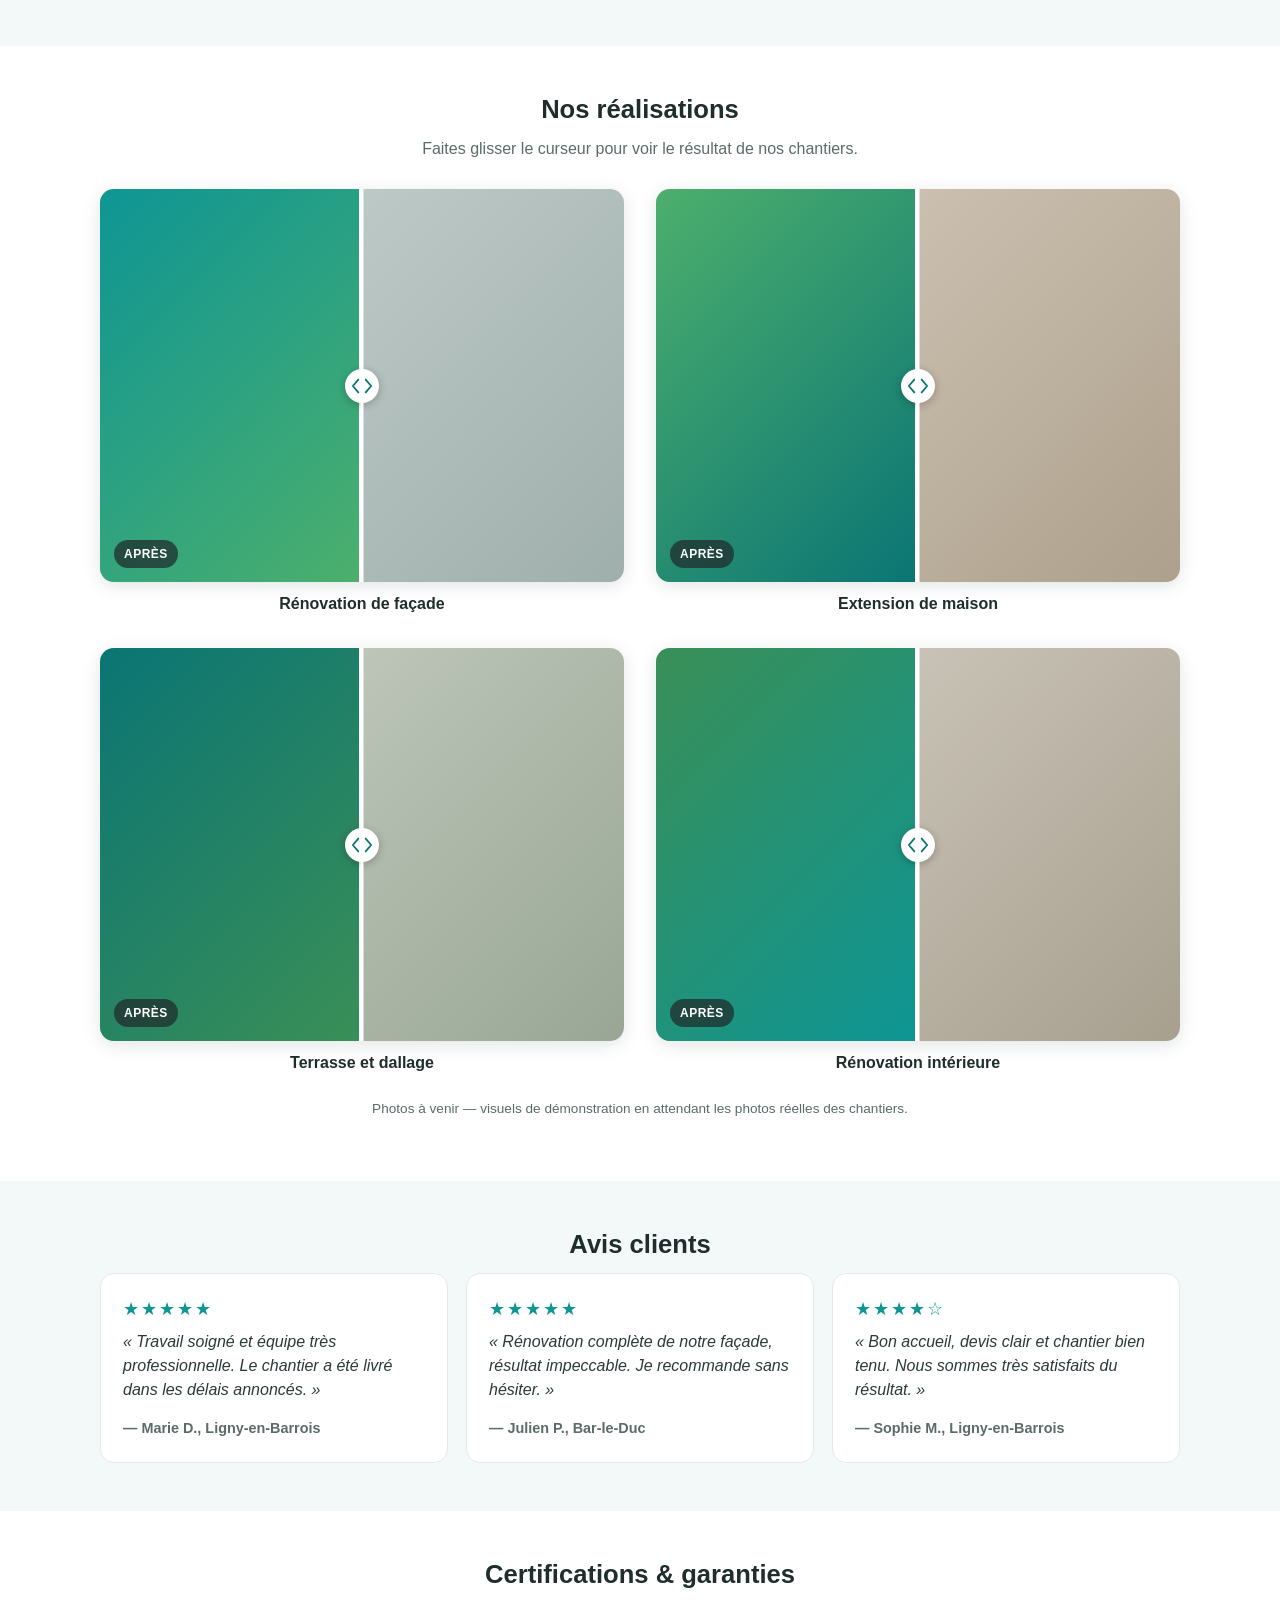
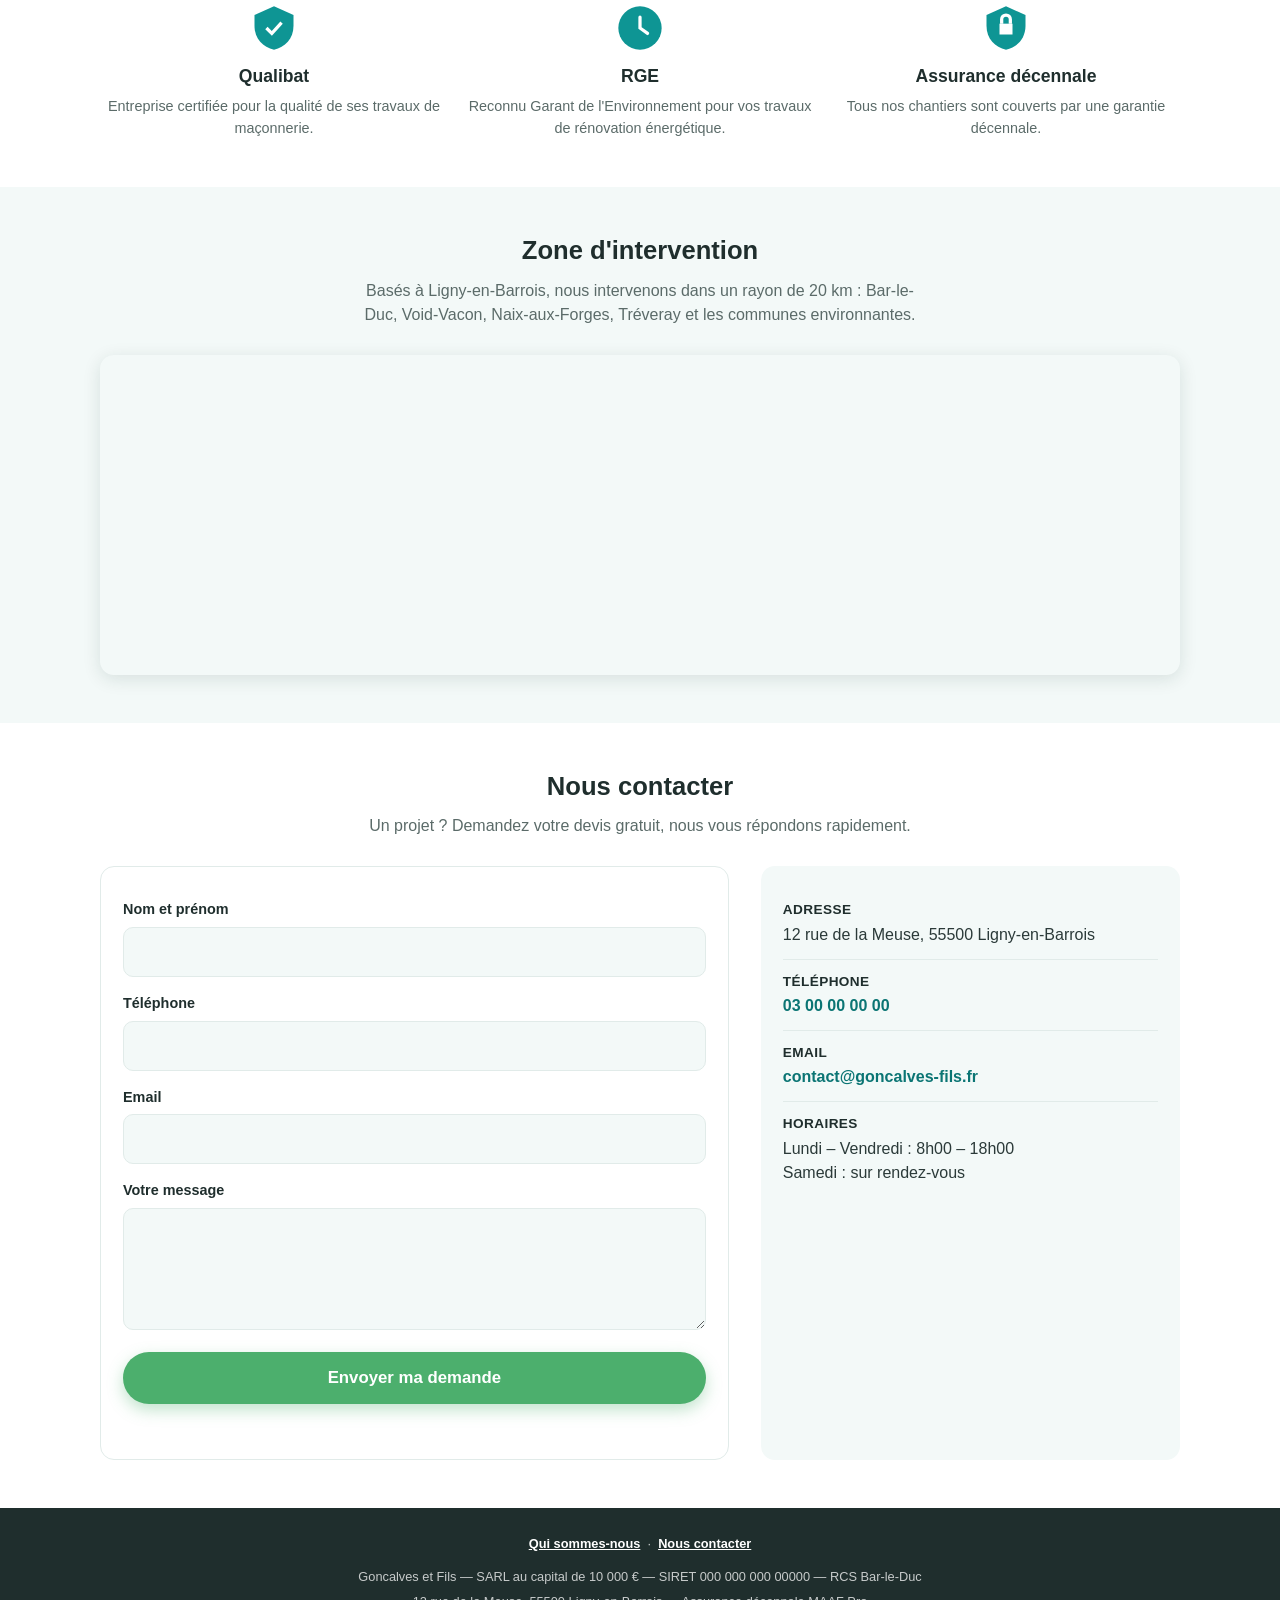
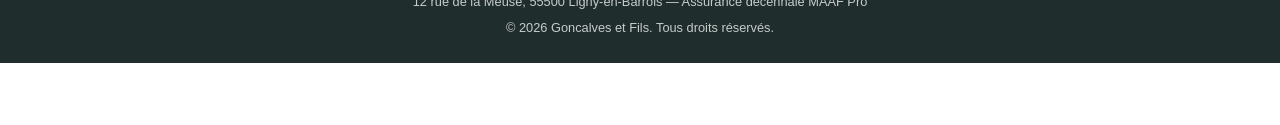
==== commit 6fb96519: "Ajoute la section "Pourquoi nous choisir" et la page Qui sommes-nous - Nouvelle section sur la page " ====
--- a/index.html
+++ b/index.html
@@ -23,6 +23,9 @@
         <span class="brand-tagline">Maçonnerie &amp; Bâtiment</span>
       </div>
     </div>
+    <nav class="header-nav" aria-label="Navigation principale">
+      <a href="about.html">Qui sommes-nous</a>
+    </nav>
     <a href="tel:+33300000000" class="btn btn-ghost header-call" aria-label="Appeler Goncalves et Fils">
       <svg viewBox="0 0 24 24" class="icon" aria-hidden="true"><path d="M6.6 10.8c1.4 2.8 3.8 5.2 6.6 6.6l2.2-2.2c.3-.3.7-.4 1-.2 1.1.4 2.3.6 3.5.6.6 0 1 .4 1 1V20c0 .6-.4 1-1 1C10.9 21 3 13.1 3 3.9c0-.6.4-1 1-1h3.4c.6 0 1 .4 1 1 0 1.2.2 2.4.6 3.5.1.4 0 .8-.2 1L6.6 10.8Z"/></svg>
       <span>Appeler</span>
@@ -67,6 +70,50 @@
           <span class="stat-label">zone d'intervention</span>
         </li>
       </ul>
+    </div>
+  </section>
+
+  <!-- POURQUOI NOUS CHOISIR -->
+  <section class="why" id="pourquoi-nous">
+    <div class="container why-inner">
+      <div class="why-visual">
+        <img src="assets/team-illustration.svg" alt="L'équipe Goncalves et Fils sur un chantier" width="520" height="360" loading="lazy">
+      </div>
+      <div class="why-text">
+        <h2>Pourquoi choisir Goncalves et Fils ?</h2>
+        <p class="section-sub why-sub">Une entreprise familiale, implantée à Ligny-en-Barrois depuis 2000, qui accompagne ses clients avec sérieux du premier rendez-vous à la remise des clés.</p>
+        <ul class="why-list">
+          <li>
+            <svg class="why-icon" viewBox="0 0 24 24" aria-hidden="true"><path d="M12 2 2 7v13h20V7z" fill="none" stroke="currentColor" stroke-width="2" stroke-linejoin="round"/></svg>
+            <div>
+              <strong>Entreprise familiale et locale</strong>
+              <span>Une équipe que vous connaissez, joignable directement, ancrée dans la région.</span>
+            </div>
+          </li>
+          <li>
+            <svg class="why-icon" viewBox="0 0 24 24" aria-hidden="true"><path d="M4 4h16v16H4z" fill="none" stroke="currentColor" stroke-width="2"/><path d="M8 9h8M8 13h8M8 17h5" stroke="currentColor" stroke-width="2" stroke-linecap="round"/></svg>
+            <div>
+              <strong>Devis clair et transparent</strong>
+              <span>Un chiffrage détaillé, sans surprise, expliqué avant le démarrage du chantier.</span>
+            </div>
+          </li>
+          <li>
+            <svg class="why-icon" viewBox="0 0 24 24" aria-hidden="true"><circle cx="12" cy="12" r="9" fill="none" stroke="currentColor" stroke-width="2"/><path d="M12 7v5l4 2" fill="none" stroke="currentColor" stroke-width="2" stroke-linecap="round"/></svg>
+            <div>
+              <strong>Chantiers suivis de bout en bout</strong>
+              <span>Un seul interlocuteur du premier échange à la livraison, pour un suivi sans accroc.</span>
+            </div>
+          </li>
+          <li>
+            <svg class="why-icon" viewBox="0 0 24 24" aria-hidden="true"><path d="M12 2 21 6v6c0 5.5-3.8 9-9 10-5.2-1-9-4.5-9-10V6z" fill="none" stroke="currentColor" stroke-width="2" stroke-linejoin="round"/></svg>
+            <div>
+              <strong>Garantie décennale</strong>
+              <span>Tous nos travaux sont couverts, pour votre tranquillité d'esprit.</span>
+            </div>
+          </li>
+        </ul>
+        <a href="about.html" class="link-arrow">Découvrir notre histoire →</a>
+      </div>
     </div>
   </section>
 
@@ -306,6 +353,7 @@
 <!-- FOOTER -->
 <footer class="site-footer">
   <div class="container">
+    <p class="footer-links"><a href="about.html">Qui sommes-nous</a> &nbsp;·&nbsp; <a href="#contact">Nous contacter</a></p>
     <p>Goncalves et Fils — SARL au capital de 10 000 € — SIRET 000 000 000 00000 — RCS Bar-le-Duc</p>
     <p>12 rue de la Meuse, 55500 Ligny-en-Barrois — Assurance décennale MAAF Pro</p>
     <p>&copy; <span id="year"></span> Goncalves et Fils. Tous droits réservés.</p>
--- a/css/style.css
+++ b/css/style.css
@@ -139,6 +139,7 @@
   align-items: center;
   gap: 10px;
   min-width: 0;
+  text-decoration: none;
 }
 .logo { width: 44px; height: 44px; flex-shrink: 0; }
 .brand-text { display: flex; flex-direction: column; line-height: 1.2; min-width: 0; }
@@ -150,9 +151,22 @@
 }
 .brand-tagline { font-size: 0.75rem; color: var(--muted); white-space: nowrap; }
 .header-call span { display: none; }
+.header-nav { display: none; }
 
 @media (min-width: 480px) {
   .header-call span { display: inline; }
+}
+
+@media (min-width: 700px) {
+  .header-nav { display: block; }
+  .header-nav a {
+    text-decoration: none;
+    font-weight: 600;
+    font-size: 0.95rem;
+    color: var(--dark);
+    padding: 8px 4px;
+  }
+  .header-nav a:hover { color: var(--turquoise-dark); }
 }
 
 /* -----------------------------
@@ -249,6 +263,55 @@
 }
 
 /* -----------------------------
+   Pourquoi nous choisir
+------------------------------ */
+.why-inner {
+  display: flex;
+  flex-direction: column;
+  gap: 28px;
+}
+.why-visual { max-width: 420px; margin: 0 auto; width: 100%; }
+.why-text h2 { text-align: left; }
+.why-visual img { width: 100%; height: auto; }
+.why-sub { text-align: left; margin: 0 0 20px; max-width: none; }
+.why-list {
+  list-style: none;
+  margin: 0 0 20px;
+  padding: 0;
+  display: flex;
+  flex-direction: column;
+  gap: 18px;
+}
+.why-list li {
+  display: flex;
+  align-items: flex-start;
+  gap: 14px;
+}
+.why-icon {
+  width: 26px;
+  height: 26px;
+  flex-shrink: 0;
+  color: var(--turquoise);
+  margin-top: 2px;
+}
+.why-list strong { display: block; color: var(--dark); margin-bottom: 2px; }
+.why-list span { color: var(--muted); font-size: 0.92rem; }
+
+.link-arrow {
+  display: inline-block;
+  color: var(--turquoise-dark);
+  font-weight: 700;
+  text-decoration: none;
+}
+.link-arrow:hover { text-decoration: underline; }
+
+@media (min-width: 800px) {
+  .why-inner { flex-direction: row; align-items: center; gap: 48px; }
+  .why-visual { flex: 1 1 380px; }
+  .why-text { flex: 1 1 480px; }
+}
+
+/* -----------------------------
    Services
 ------------------------------ */
 .services-grid {
@@ -542,6 +605,8 @@
 }
 .site-footer p { margin: 0 0 6px; }
 .site-footer p:last-child { margin-bottom: 0; }
+.footer-links { margin-bottom: 14px !important; }
+.footer-links a { color: #fff; text-decoration: underline; font-weight: 600; }
 
 /* -----------------------------
    Barre de contact fixe (priorité absolue)
@@ -624,3 +689,88 @@
   transform: translateY(0);
 }
 .back-to-top svg { width: 20px; height: 20px; fill: #fff; }
+
+/* =========================================================
+   Page "Qui sommes-nous"
+   ========================================================= */
+
+.about-hero {
+  background: linear-gradient(160deg, var(--turquoise) 0%, var(--turquoise-dark) 55%, var(--green-dark) 100%);
+  color: #fff;
+  text-align: center;
+  padding: 48px 0 40px;
+}
+.about-hero h1 { color: #fff; }
+.eyebrow {
+  text-transform: uppercase;
+  letter-spacing: 0.08em;
+  font-size: 0.8rem;
+  font-weight: 700;
+  color: rgba(255,255,255,0.85);
+  margin-bottom: 6px;
+}
+.about-lead { max-width: 620px; margin: 0 auto; }
+
+.story-inner p { color: var(--text); max-width: 720px; margin: 0 auto 1em; }
+.story-inner { text-align: center; }
+h2.align-left { text-align: left; }
+.story-inner > div { text-align: left; max-width: 720px; margin: 0 auto; }
+
+.team-photo {
+  max-width: 480px;
+  margin: 0 auto 28px;
+}
+.team-grid {
+  display: grid;
+  grid-template-columns: 1fr;
+  gap: 18px;
+}
+@media (min-width: 640px) {
+  .team-grid { grid-template-columns: repeat(3, 1fr); }
+}
+.team-member {
+  background: #fff;
+  border: 1px solid var(--border);
+  border-radius: var(--radius);
+  padding: 20px;
+  text-align: center;
+}
+.team-member h3 { margin-bottom: 2px; }
+.team-role {
+  color: var(--turquoise-dark);
+  font-weight: 700;
+  font-size: 0.85rem;
+  text-transform: uppercase;
+  letter-spacing: 0.03em;
+  margin-bottom: 10px;
+}
+.team-member p:last-child { color: var(--muted); font-size: 0.92rem; margin-bottom: 0; }
+
+.values-grid {
+  display: grid;
+  grid-template-columns: repeat(2, 1fr);
+  gap: 16px;
+}
+@media (min-width: 640px) {
+  .values-grid { grid-template-columns: repeat(4, 1fr); }
+}
+.value-card {
+  background: #fff;
+  border: 1px solid var(--border);
+  border-radius: var(--radius);
+  padding: 18px;
+  text-align: center;
+}
+.value-card h3 { color: var(--turquoise-dark); font-size: 1rem; }
+.value-card p { color: var(--muted); font-size: 0.88rem; margin-bottom: 0; }
+
+.values-note {
+  text-align: center;
+  color: var(--muted);
+  font-size: 0.9rem;
+  margin: 26px 0 0;
+}
+.values-note a { color: var(--turquoise-dark); font-weight: 600; }
+
+.about-cta { text-align: center; }
+.about-cta-sub { margin-bottom: 22px; }
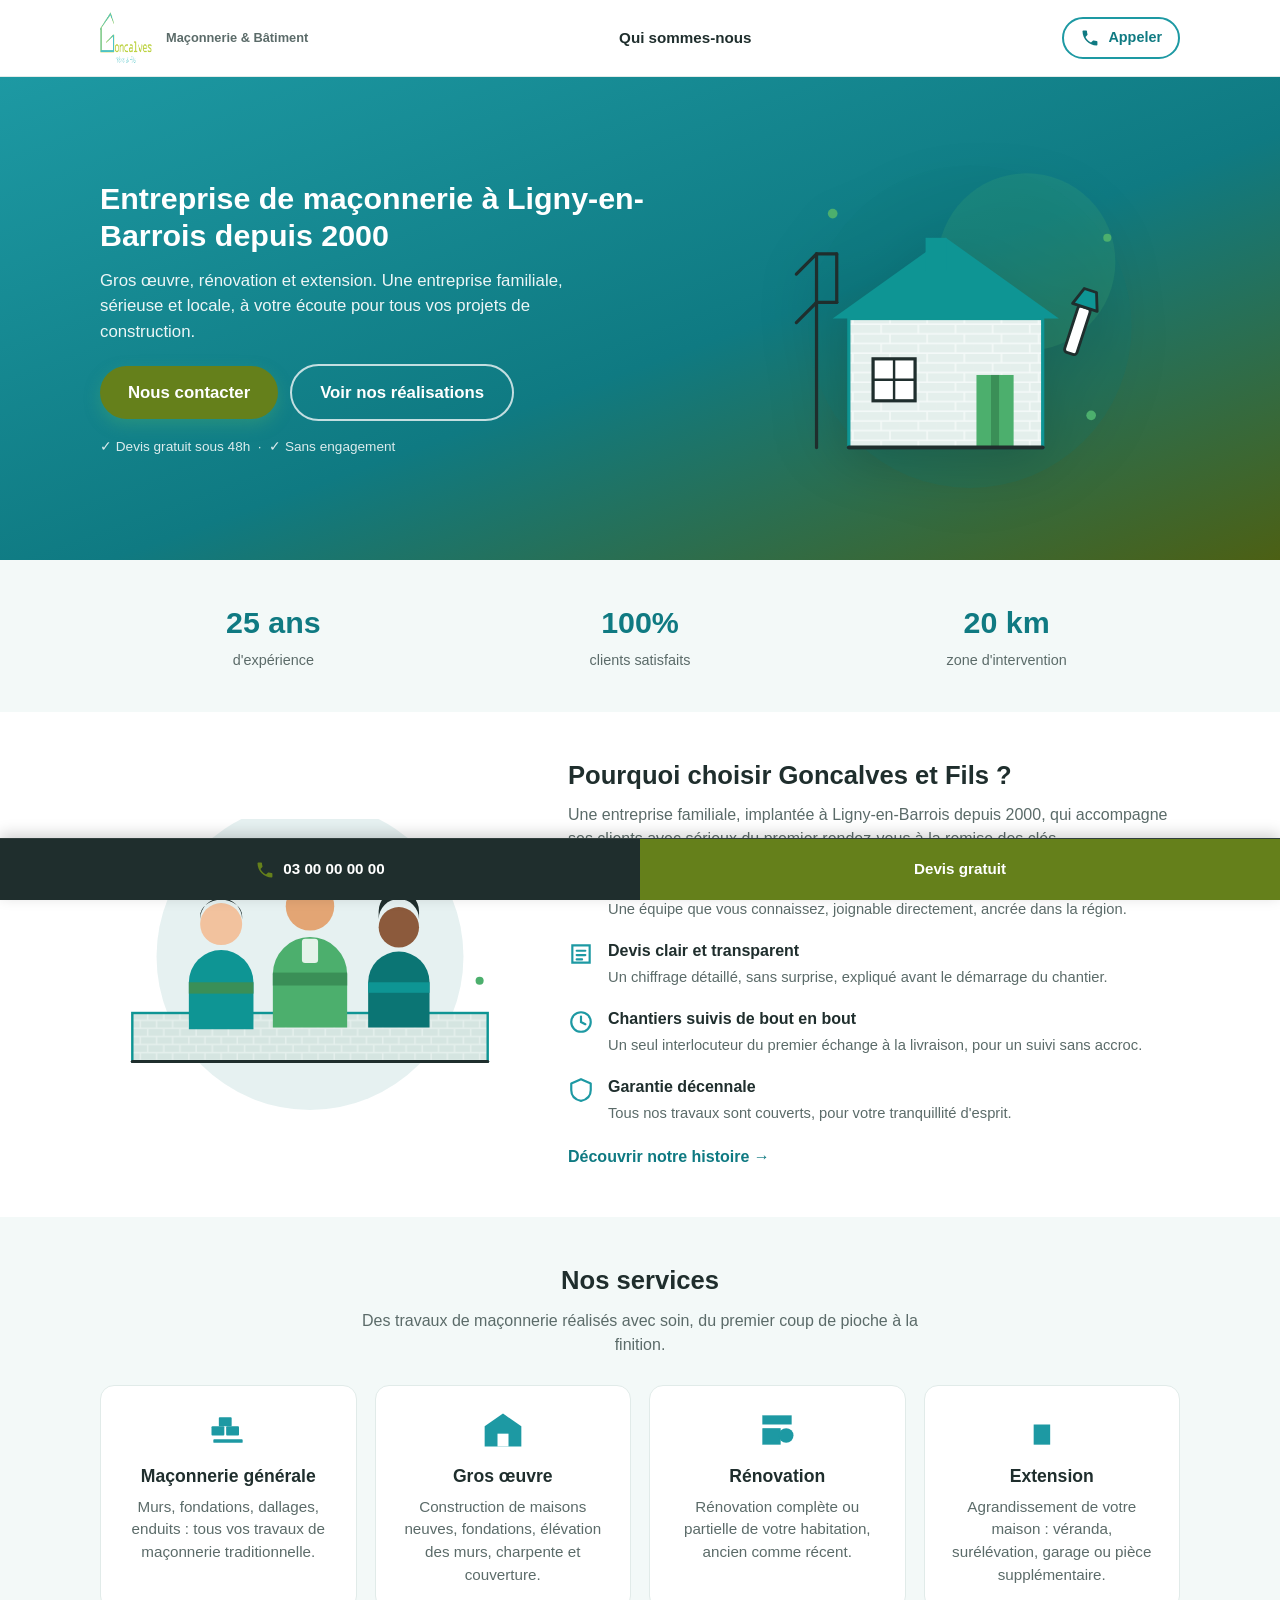
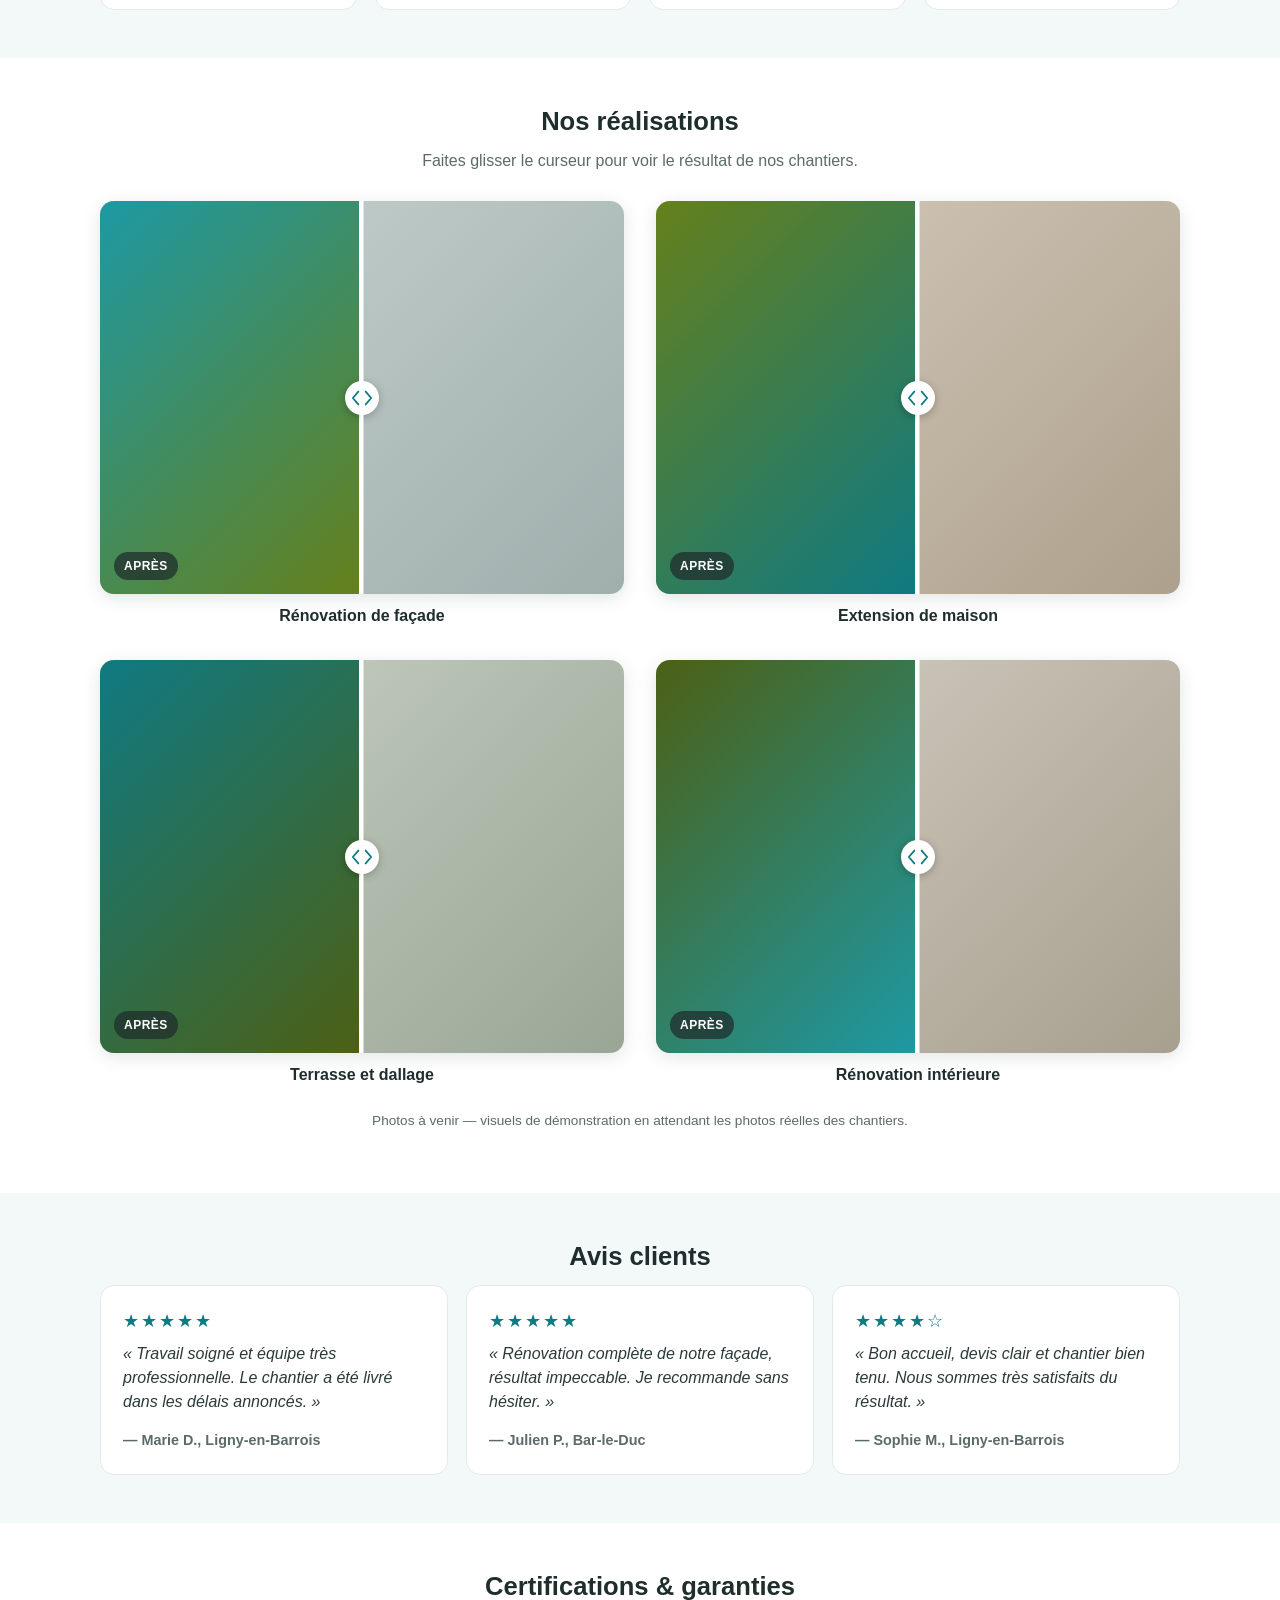
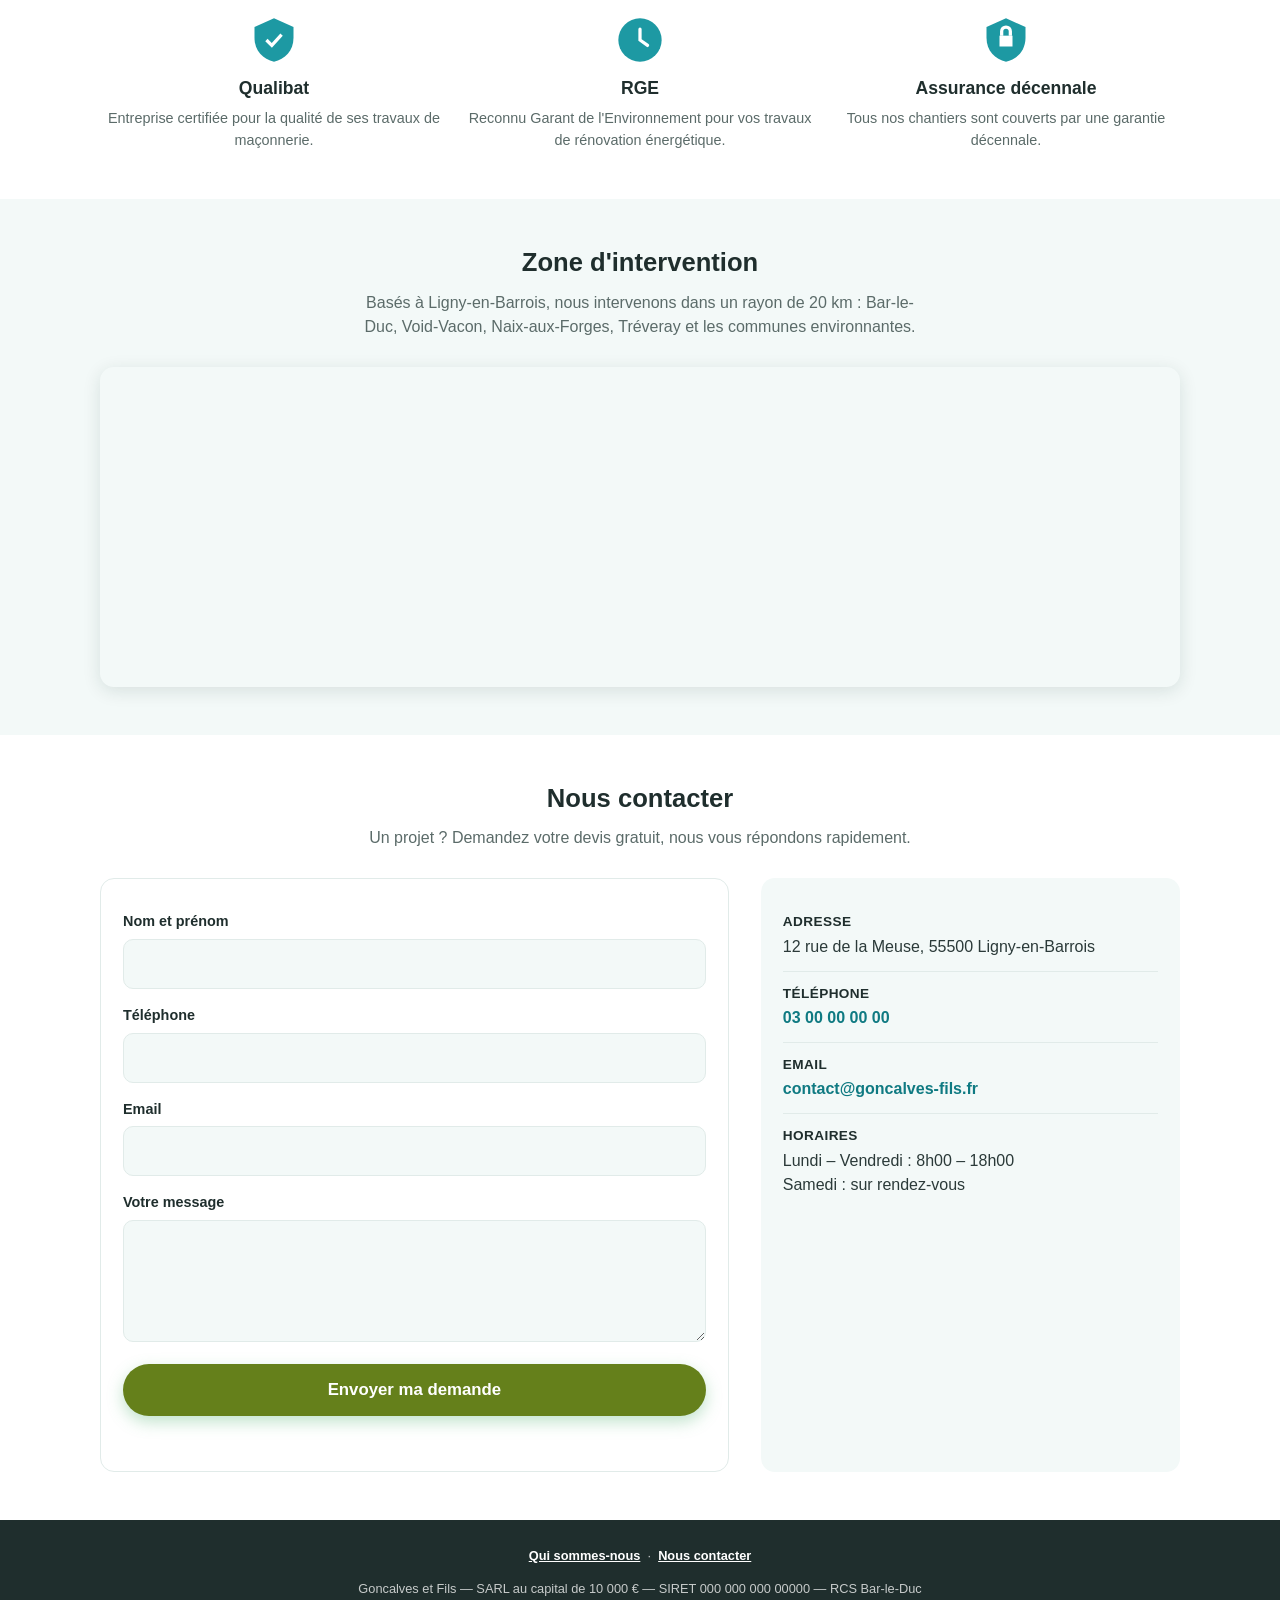
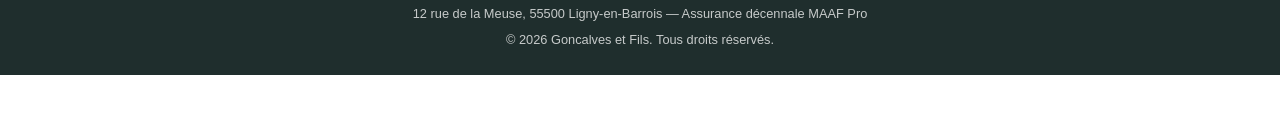
==== commit f0931f87: "Intègre le vrai logo et harmonise la palette avec ses couleurs - Remplace les placeholders logo/favi" ====
--- a/index.html
+++ b/index.html
@@ -6,7 +6,7 @@
 <title>Maçon Ligny-en-Barrois — Goncalves et Fils</title>
 <meta name="description" content="Goncalves et Fils, entreprise de maçonnerie et bâtiment à Ligny-en-Barrois (55500, Meuse) depuis 2000. Gros œuvre, rénovation, extension. Devis gratuit, intervention dans un rayon de 20km.">
 <meta name="theme-color" content="#0E9594">
-<link rel="icon" type="image/svg+xml" href="assets/favicon.svg">
+<link rel="icon" type="image/png" href="assets/favicon.png">
 <link rel="stylesheet" href="css/style.css">
 </head>
 <body>
@@ -17,11 +17,8 @@
 <header class="site-header">
   <div class="container header-inner">
     <div class="brand">
-      <img src="assets/logo.svg" alt="Logo Goncalves et Fils" class="logo" width="48" height="48">
-      <div class="brand-text">
-        <span class="brand-name">Goncalves et Fils</span>
-        <span class="brand-tagline">Maçonnerie &amp; Bâtiment</span>
-      </div>
+      <img src="assets/logo.png" alt="Goncalves Père et Fils" class="logo" width="60" height="60">
+      <span class="brand-tagline">Maçonnerie &amp; Bâtiment</span>
     </div>
     <nav class="header-nav" aria-label="Navigation principale">
       <a href="about.html">Qui sommes-nous</a>
--- a/css/style.css
+++ b/css/style.css
@@ -4,10 +4,10 @@
    ========================================================= */
 
 :root {
-  --turquoise: #0E9594;
-  --turquoise-dark: #0B7574;
-  --green: #4CAF6D;
-  --green-dark: #3A8F57;
+  --turquoise: #1D99A3;
+  --turquoise-dark: #0F7A82;
+  --green: #65801B;
+  --green-dark: #4C6014;
   --dark: #1F2E2D;
   --text: #2B3A39;
   --muted: #5B6B69;
@@ -141,15 +141,18 @@
   min-width: 0;
   text-decoration: none;
 }
-.logo { width: 44px; height: 44px; flex-shrink: 0; }
-.brand-text { display: flex; flex-direction: column; line-height: 1.2; min-width: 0; }
-.brand-name {
-  font-weight: 700;
-  color: var(--dark);
-  font-size: 1rem;
+.logo { width: 56px; height: 56px; flex-shrink: 0; }
+.brand-tagline {
+  display: none;
+  font-size: 0.8rem;
+  font-weight: 600;
+  color: var(--muted);
   white-space: nowrap;
 }
-.brand-tagline { font-size: 0.75rem; color: var(--muted); white-space: nowrap; }
+
+@media (min-width: 420px) {
+  .brand-tagline { display: inline; }
+}
 .header-call span { display: none; }
 .header-nav { display: none; }
 
@@ -477,7 +480,7 @@
   padding: 22px;
   margin: 0;
 }
-.stars { color: var(--turquoise); font-size: 1.1rem; letter-spacing: 2px; margin-bottom: 8px; }
+.stars { color: var(--turquoise-dark); font-size: 1.1rem; letter-spacing: 2px; margin-bottom: 8px; }
 .review-card p { font-style: italic; color: var(--text); }
 .review-card cite {
   display: block;
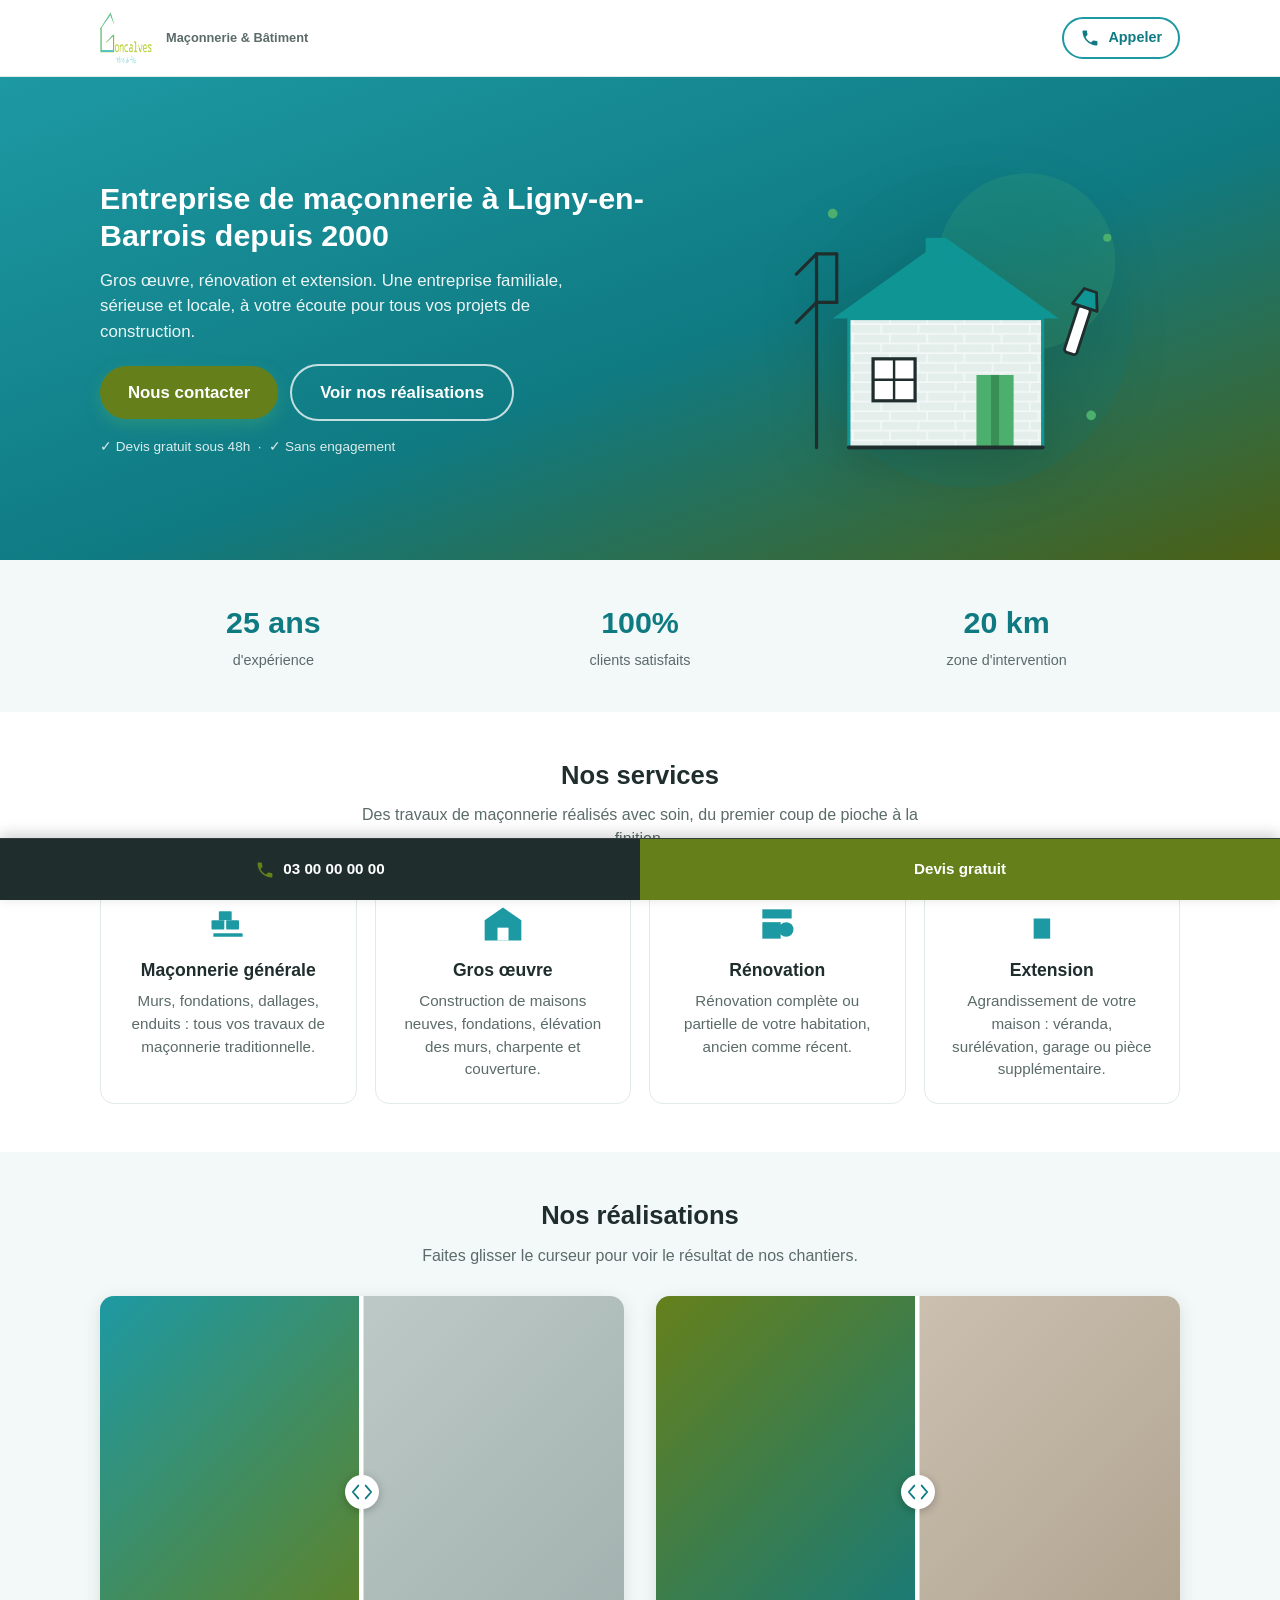
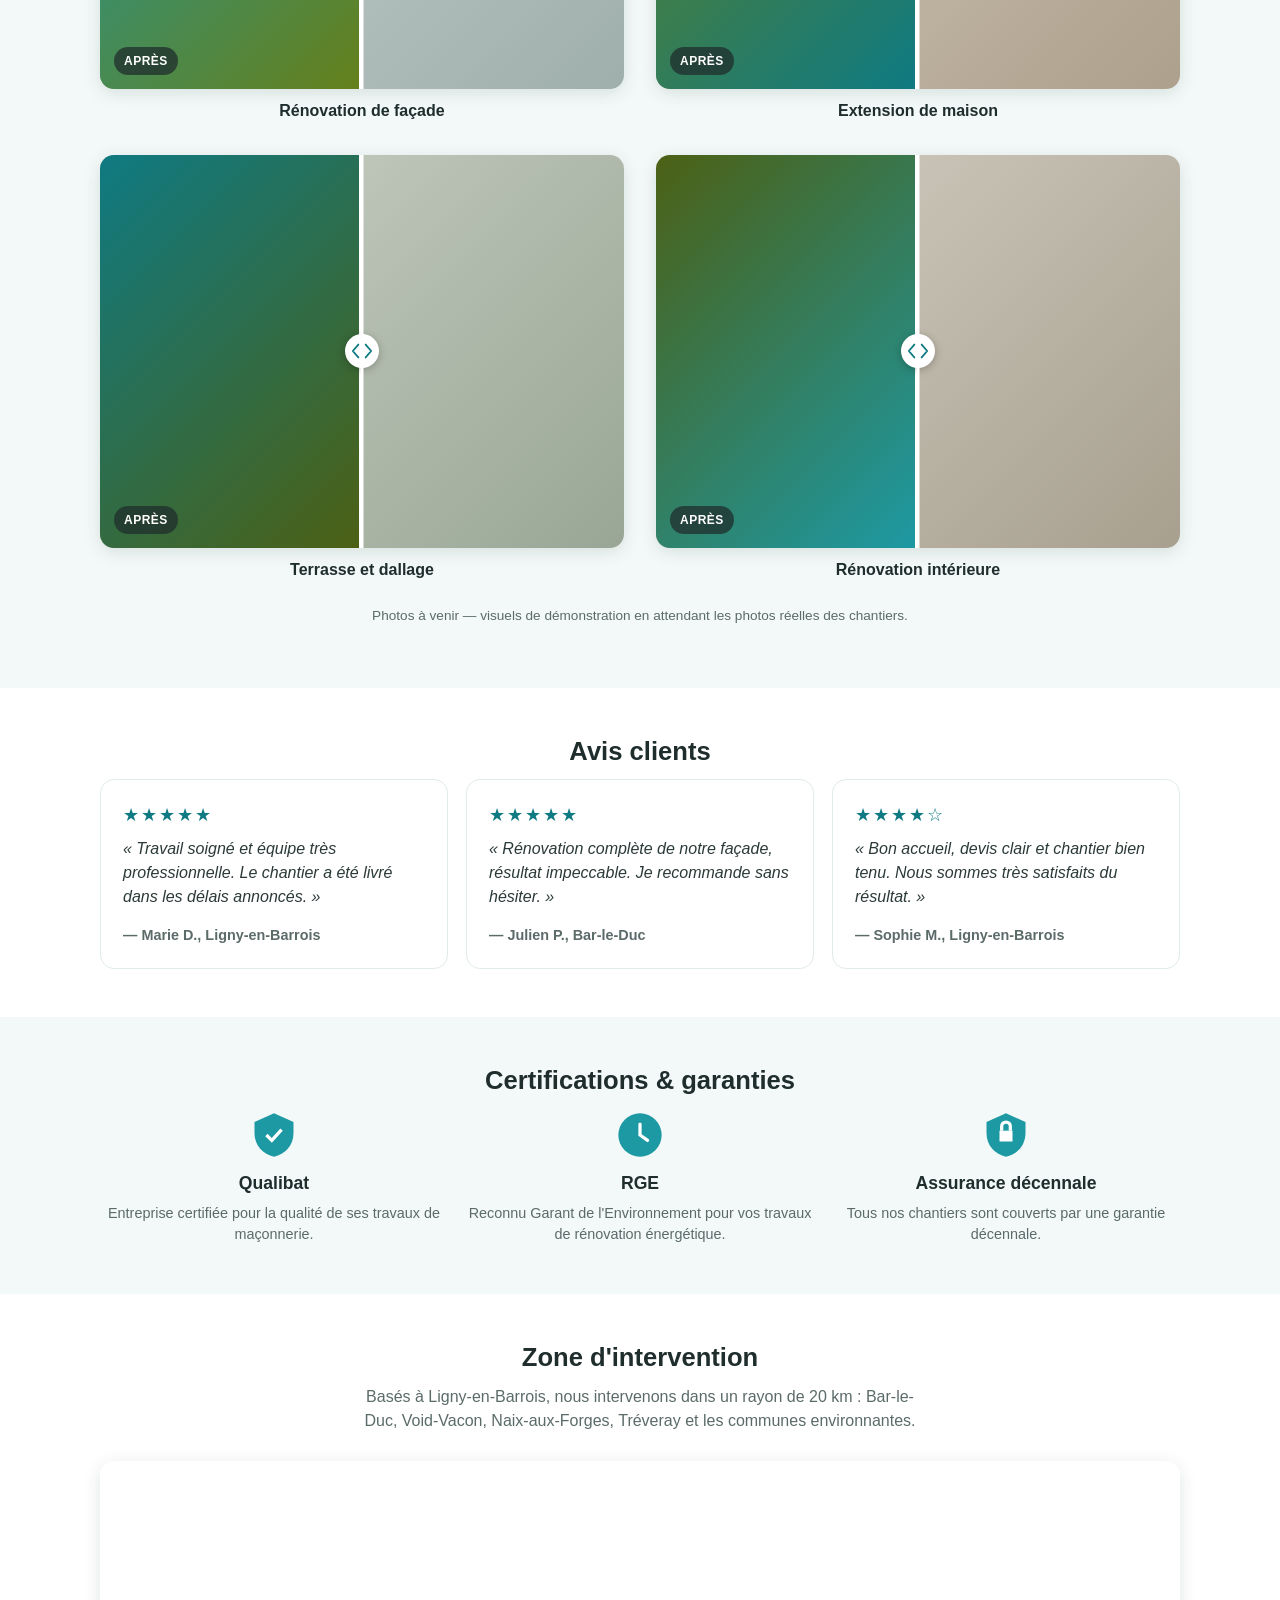
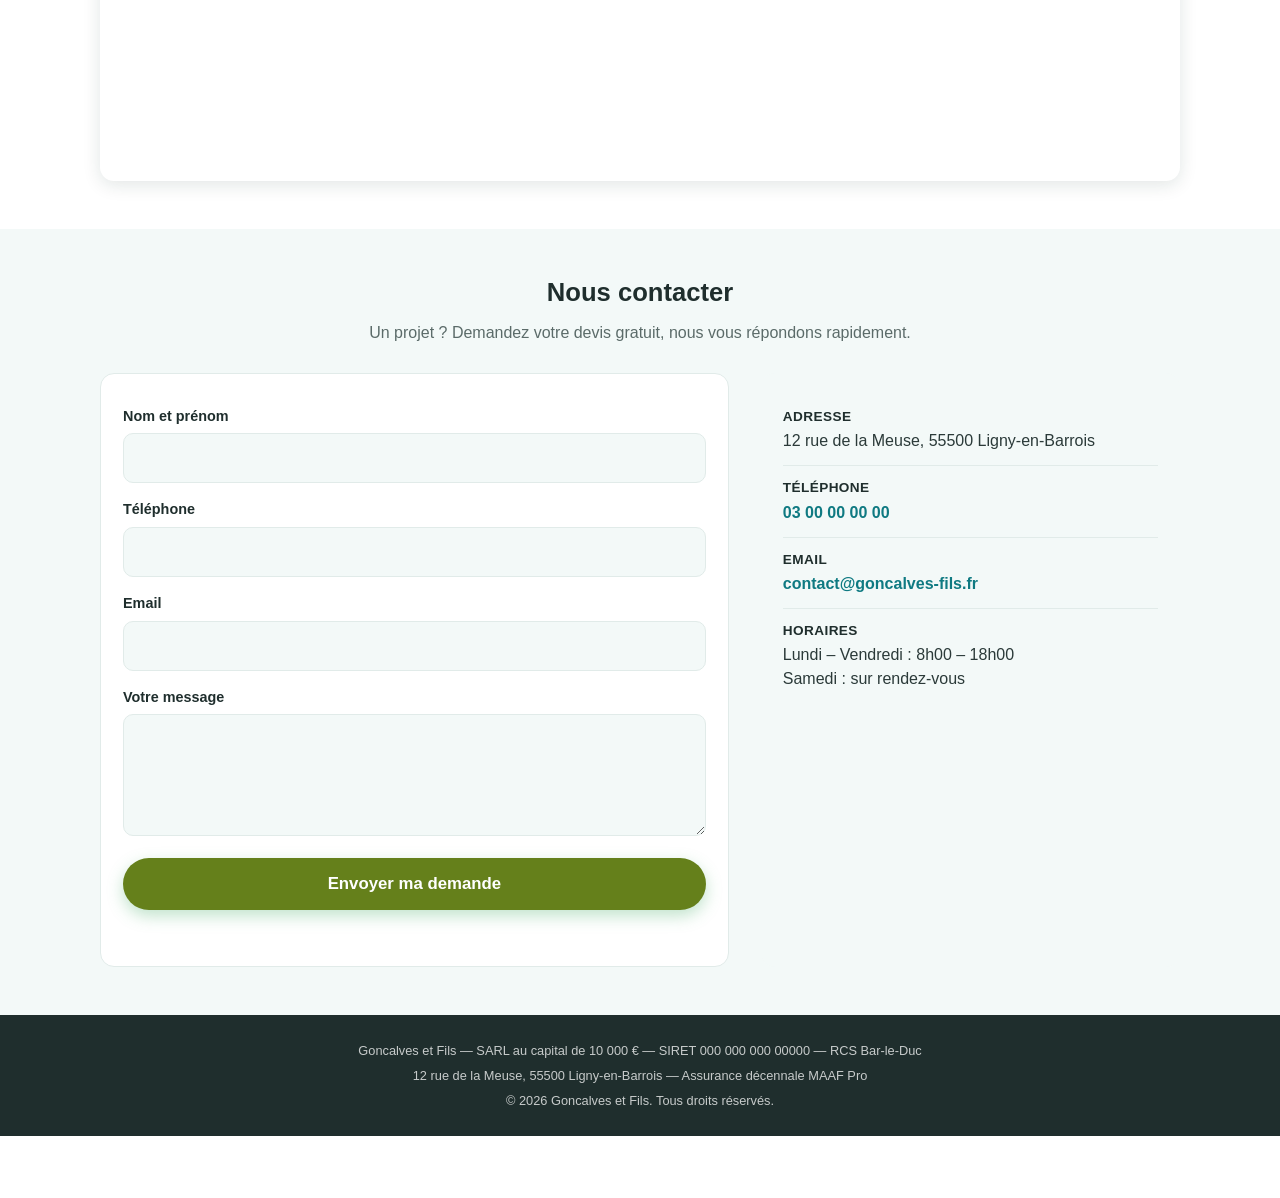
==== commit 276010fe: "Retire la section "Pourquoi nous choisir" et la page Qui sommes-nous Supprime about.html, le lien de" ====
--- a/index.html
+++ b/index.html
@@ -20,9 +20,6 @@
       <img src="assets/logo.png" alt="Goncalves Père et Fils" class="logo" width="60" height="60">
       <span class="brand-tagline">Maçonnerie &amp; Bâtiment</span>
     </div>
-    <nav class="header-nav" aria-label="Navigation principale">
-      <a href="about.html">Qui sommes-nous</a>
-    </nav>
     <a href="tel:+33300000000" class="btn btn-ghost header-call" aria-label="Appeler Goncalves et Fils">
       <svg viewBox="0 0 24 24" class="icon" aria-hidden="true"><path d="M6.6 10.8c1.4 2.8 3.8 5.2 6.6 6.6l2.2-2.2c.3-.3.7-.4 1-.2 1.1.4 2.3.6 3.5.6.6 0 1 .4 1 1V20c0 .6-.4 1-1 1C10.9 21 3 13.1 3 3.9c0-.6.4-1 1-1h3.4c.6 0 1 .4 1 1 0 1.2.2 2.4.6 3.5.1.4 0 .8-.2 1L6.6 10.8Z"/></svg>
       <span>Appeler</span>
@@ -67,50 +64,6 @@
           <span class="stat-label">zone d'intervention</span>
         </li>
       </ul>
-    </div>
-  </section>
-
-  <!-- POURQUOI NOUS CHOISIR -->
-  <section class="why" id="pourquoi-nous">
-    <div class="container why-inner">
-      <div class="why-visual">
-        <img src="assets/team-illustration.svg" alt="L'équipe Goncalves et Fils sur un chantier" width="520" height="360" loading="lazy">
-      </div>
-      <div class="why-text">
-        <h2>Pourquoi choisir Goncalves et Fils ?</h2>
-        <p class="section-sub why-sub">Une entreprise familiale, implantée à Ligny-en-Barrois depuis 2000, qui accompagne ses clients avec sérieux du premier rendez-vous à la remise des clés.</p>
-        <ul class="why-list">
-          <li>
-            <svg class="why-icon" viewBox="0 0 24 24" aria-hidden="true"><path d="M12 2 2 7v13h20V7z" fill="none" stroke="currentColor" stroke-width="2" stroke-linejoin="round"/></svg>
-            <div>
-              <strong>Entreprise familiale et locale</strong>
-              <span>Une équipe que vous connaissez, joignable directement, ancrée dans la région.</span>
-            </div>
-          </li>
-          <li>
-            <svg class="why-icon" viewBox="0 0 24 24" aria-hidden="true"><path d="M4 4h16v16H4z" fill="none" stroke="currentColor" stroke-width="2"/><path d="M8 9h8M8 13h8M8 17h5" stroke="currentColor" stroke-width="2" stroke-linecap="round"/></svg>
-            <div>
-              <strong>Devis clair et transparent</strong>
-              <span>Un chiffrage détaillé, sans surprise, expliqué avant le démarrage du chantier.</span>
-            </div>
-          </li>
-          <li>
-            <svg class="why-icon" viewBox="0 0 24 24" aria-hidden="true"><circle cx="12" cy="12" r="9" fill="none" stroke="currentColor" stroke-width="2"/><path d="M12 7v5l4 2" fill="none" stroke="currentColor" stroke-width="2" stroke-linecap="round"/></svg>
-            <div>
-              <strong>Chantiers suivis de bout en bout</strong>
-              <span>Un seul interlocuteur du premier échange à la livraison, pour un suivi sans accroc.</span>
-            </div>
-          </li>
-          <li>
-            <svg class="why-icon" viewBox="0 0 24 24" aria-hidden="true"><path d="M12 2 21 6v6c0 5.5-3.8 9-9 10-5.2-1-9-4.5-9-10V6z" fill="none" stroke="currentColor" stroke-width="2" stroke-linejoin="round"/></svg>
-            <div>
-              <strong>Garantie décennale</strong>
-              <span>Tous nos travaux sont couverts, pour votre tranquillité d'esprit.</span>
-            </div>
-          </li>
-        </ul>
-        <a href="about.html" class="link-arrow">Découvrir notre histoire →</a>
-      </div>
     </div>
   </section>
 
@@ -350,7 +303,6 @@
 <!-- FOOTER -->
 <footer class="site-footer">
   <div class="container">
-    <p class="footer-links"><a href="about.html">Qui sommes-nous</a> &nbsp;·&nbsp; <a href="#contact">Nous contacter</a></p>
     <p>Goncalves et Fils — SARL au capital de 10 000 € — SIRET 000 000 000 00000 — RCS Bar-le-Duc</p>
     <p>12 rue de la Meuse, 55500 Ligny-en-Barrois — Assurance décennale MAAF Pro</p>
     <p>&copy; <span id="year"></span> Goncalves et Fils. Tous droits réservés.</p>
--- a/css/style.css
+++ b/css/style.css
@@ -154,22 +154,9 @@
   .brand-tagline { display: inline; }
 }
 .header-call span { display: none; }
-.header-nav { display: none; }
 
 @media (min-width: 480px) {
   .header-call span { display: inline; }
-}
-
-@media (min-width: 700px) {
-  .header-nav { display: block; }
-  .header-nav a {
-    text-decoration: none;
-    font-weight: 600;
-    font-size: 0.95rem;
-    color: var(--dark);
-    padding: 8px 4px;
-  }
-  .header-nav a:hover { color: var(--turquoise-dark); }
 }
 
 /* -----------------------------
@@ -266,55 +253,6 @@
 }
 
 /* -----------------------------
-   Pourquoi nous choisir
------------------------------- */
-.why-inner {
-  display: flex;
-  flex-direction: column;
-  gap: 28px;
-}
-.why-visual { max-width: 420px; margin: 0 auto; width: 100%; }
-.why-text h2 { text-align: left; }
-.why-visual img { width: 100%; height: auto; }
-.why-sub { text-align: left; margin: 0 0 20px; max-width: none; }
-.why-list {
-  list-style: none;
-  margin: 0 0 20px;
-  padding: 0;
-  display: flex;
-  flex-direction: column;
-  gap: 18px;
-}
-.why-list li {
-  display: flex;
-  align-items: flex-start;
-  gap: 14px;
-}
-.why-icon {
-  width: 26px;
-  height: 26px;
-  flex-shrink: 0;
-  color: var(--turquoise);
-  margin-top: 2px;
-}
-.why-list strong { display: block; color: var(--dark); margin-bottom: 2px; }
-.why-list span { color: var(--muted); font-size: 0.92rem; }
-
-.link-arrow {
-  display: inline-block;
-  color: var(--turquoise-dark);
-  font-weight: 700;
-  text-decoration: none;
-}
-.link-arrow:hover { text-decoration: underline; }
-
-@media (min-width: 800px) {
-  .why-inner { flex-direction: row; align-items: center; gap: 48px; }
-  .why-visual { flex: 1 1 380px; }
-  .why-text { flex: 1 1 480px; }
-}
-
-/* -----------------------------
    Services
 ------------------------------ */
 .services-grid {
@@ -692,88 +630,3 @@
   transform: translateY(0);
 }
 .back-to-top svg { width: 20px; height: 20px; fill: #fff; }
-
-/* =========================================================
-   Page "Qui sommes-nous"
-   ========================================================= */
-
-.about-hero {
-  background: linear-gradient(160deg, var(--turquoise) 0%, var(--turquoise-dark) 55%, var(--green-dark) 100%);
-  color: #fff;
-  text-align: center;
-  padding: 48px 0 40px;
-}
-.about-hero h1 { color: #fff; }
-.eyebrow {
-  text-transform: uppercase;
-  letter-spacing: 0.08em;
-  font-size: 0.8rem;
-  font-weight: 700;
-  color: rgba(255,255,255,0.85);
-  margin-bottom: 6px;
-}
-.about-lead { max-width: 620px; margin: 0 auto; }
-
-.story-inner p { color: var(--text); max-width: 720px; margin: 0 auto 1em; }
-.story-inner { text-align: center; }
-h2.align-left { text-align: left; }
-.story-inner > div { text-align: left; max-width: 720px; margin: 0 auto; }
-
-.team-photo {
-  max-width: 480px;
-  margin: 0 auto 28px;
-}
-.team-grid {
-  display: grid;
-  grid-template-columns: 1fr;
-  gap: 18px;
-}
-@media (min-width: 640px) {
-  .team-grid { grid-template-columns: repeat(3, 1fr); }
-}
-.team-member {
-  background: #fff;
-  border: 1px solid var(--border);
-  border-radius: var(--radius);
-  padding: 20px;
-  text-align: center;
-}
-.team-member h3 { margin-bottom: 2px; }
-.team-role {
-  color: var(--turquoise-dark);
-  font-weight: 700;
-  font-size: 0.85rem;
-  text-transform: uppercase;
-  letter-spacing: 0.03em;
-  margin-bottom: 10px;
-}
-.team-member p:last-child { color: var(--muted); font-size: 0.92rem; margin-bottom: 0; }
-
-.values-grid {
-  display: grid;
-  grid-template-columns: repeat(2, 1fr);
-  gap: 16px;
-}
-@media (min-width: 640px) {
-  .values-grid { grid-template-columns: repeat(4, 1fr); }
-}
-.value-card {
-  background: #fff;
-  border: 1px solid var(--border);
-  border-radius: var(--radius);
-  padding: 18px;
-  text-align: center;
-}
-.value-card h3 { color: var(--turquoise-dark); font-size: 1rem; }
-.value-card p { color: var(--muted); font-size: 0.88rem; margin-bottom: 0; }
-
-.values-note {
-  text-align: center;
-  color: var(--muted);
-  font-size: 0.9rem;
-  margin: 26px 0 0;
-}
-.values-note a { color: var(--turquoise-dark); font-weight: 600; }
-
-.about-cta { text-align: center; }
-.about-cta-sub { margin-bottom: 22px; }
